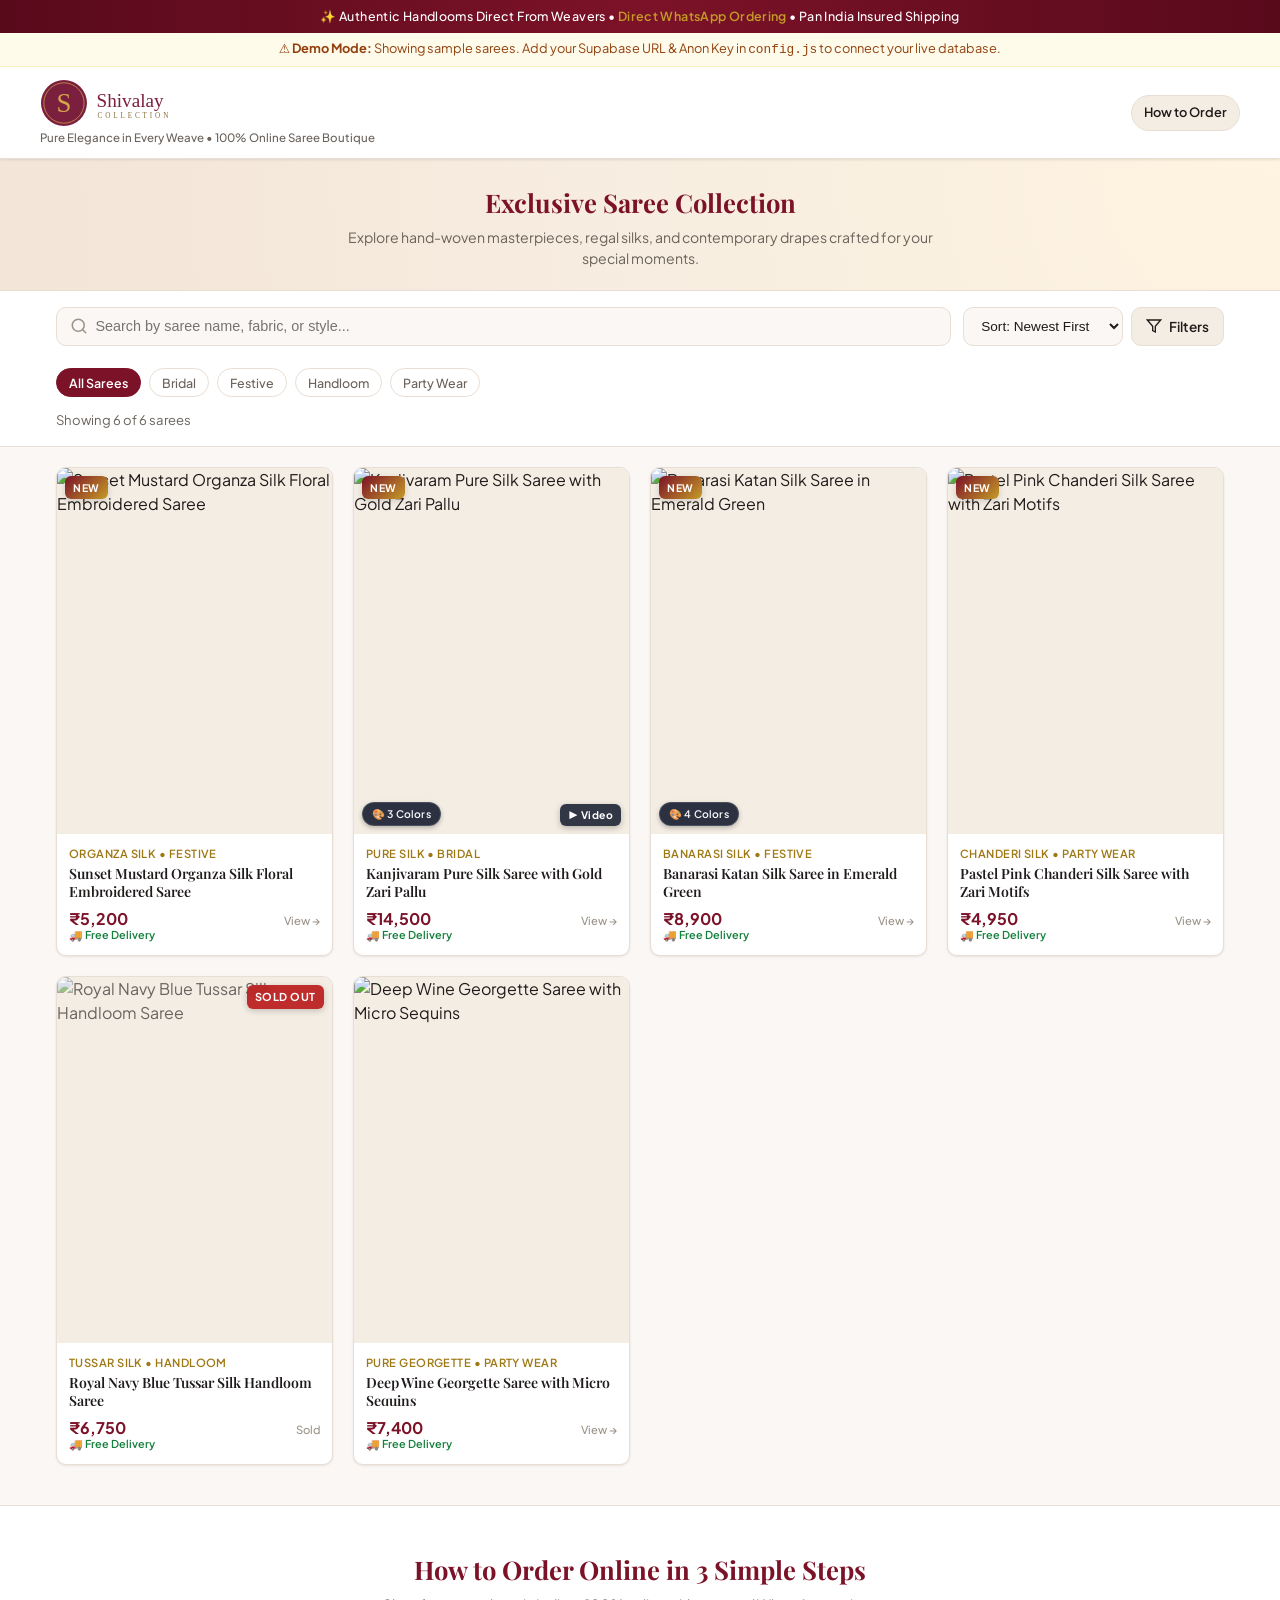
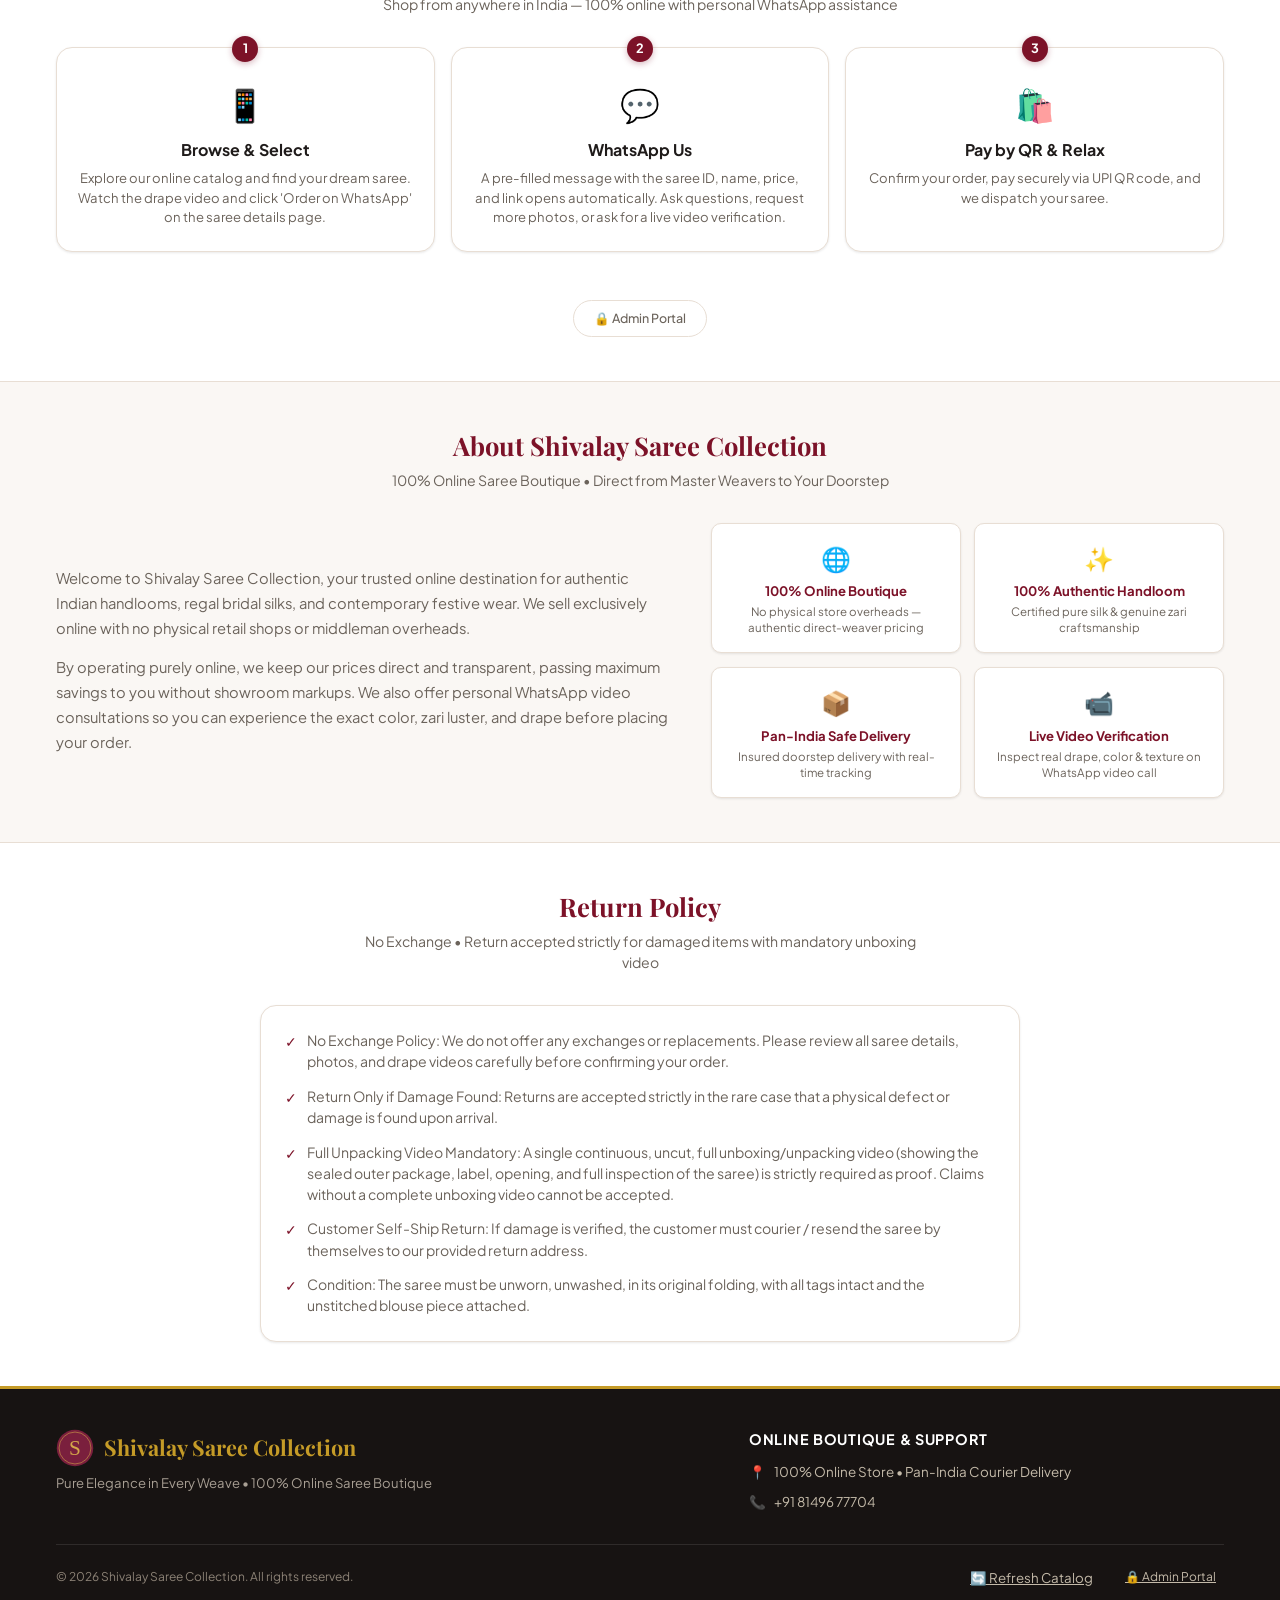
==== index.html @ 8ddc8be4 "Added the logo and icon" ====
<!DOCTYPE html>
<html lang="en">

<head>
  <meta charset="UTF-8">
  <meta name="viewport" content="width=device-width, initial-scale=1.0">

  <!-- Primary Meta Tags -->
  <title id="meta-title">Shivalay Saree Collection | Handloom, Silk & Bridal Sarees</title>
  <meta name="title" id="meta-tag-title" content="Shivalay Saree Collection | Handloom, Silk & Bridal Sarees">
  <meta name="description" id="meta-description"
    content="Discover handpicked Kanjivaram, Banarasi, Chanderi, and pure silk sarees directly from master weavers. Fast order confirmation via WhatsApp.">
  <meta name="keywords"
    content="sarees, silk sarees, banarasi saree, kanjivaram silk, wedding sarees, handloom sarees, shivalay saree collection, online saree catalog">
  <meta name="theme-color" content="#7c1228">
  <link rel="canonical" href="https://shivalaycollection.online/">

  <!-- Open Graph / Facebook -->
  <meta property="og:type" content="website">
  <meta property="og:url" id="og-url" content="https://shivalaycollection.online/">
  <meta property="og:title" id="og-title" content="Shivalay Saree Collection | Handloom, Silk &amp; Bridal Sarees">
  <meta property="og:description" id="og-description"
    content="Pure Elegance in Every Weave. Explore our exclusive bridal, festive, and handloom saree collection with direct WhatsApp ordering.">
  <meta property="og:image" id="og-image" content="https://shivalaycollection.online/shivalay-monogram-logo.svg">

  <!-- Twitter -->
  <meta property="twitter:card" content="summary_large_image">
  <meta property="twitter:url" id="tw-url" content="https://shivalaycollection.online/">
  <meta property="twitter:title" id="tw-title" content="Shivalay Saree Collection | Handloom, Silk &amp; Bridal Sarees">
  <meta property="twitter:description" id="tw-description"
    content="Pure Elegance in Every Weave. Explore our exclusive bridal, festive, and handloom saree collection with direct WhatsApp ordering.">
  <meta property="twitter:image" id="tw-image" content="https://shivalaycollection.online/shivalay-monogram-logo.svg">

  <!-- Favicon & App Icons -->
  <link rel="icon" type="image/svg+xml" href="shivalay-monogram-icon.svg">
  <link rel="apple-touch-icon" href="shivalay-monogram-icon.svg">

  <!-- Google Fonts Preconnect & Stylesheet -->
  <link rel="preconnect" href="https://fonts.googleapis.com">
  <link rel="preconnect" href="https://fonts.gstatic.com" crossorigin>
  <link
    href="https://fonts.googleapis.com/css2?family=Playfair+Display:ital,wght@0,600;0,700;1,600&family=Plus+Jakarta+Sans:wght@400;500;600;700&display=swap"
    rel="stylesheet">

  <!-- App Stylesheet -->
  <link rel="stylesheet" href="styles.css">

  <!-- Supabase JS Client (Pinned Version from CDN) -->
  <script src="https://cdn.jsdelivr.net/npm/@supabase/supabase-js@2.48.1/dist/umd/supabase.min.js"></script>
</head>

<body>

  <!-- Top Announcement Bar -->
  <div class="announcement-bar" role="banner">
    <span>✨ Authentic Handlooms Direct From Weavers • <span class="highlight">Direct WhatsApp Ordering</span> • Pan
      India Insured Shipping</span>
  </div>

  <!-- Demo Mode Banner (Visible only when Supabase keys are not yet configured) -->
  <div id="demo-mode-banner" class="demo-banner">
    ⚠️ <strong>Demo Mode:</strong> Showing sample sarees. Add your Supabase URL & Anon Key in <code>config.js</code> to
    connect your live database.
  </div>

  <!-- Header -->
  <header class="site-header">
    <div class="container header-inner">
      <a href="#/" class="brand-link" id="brand-link" aria-label="Shivalay Saree Collection - Go to Home Catalog">
        <div class="brand-header-logo-wrap">
          <img src="shivalay-monogram-logo.svg" alt="Shivalay Saree Collection" id="header-logo-img" class="brand-header-logo" width="190" height="50">
          <h1 class="brand-title sr-only" id="header-shop-name">Shivalay Saree Collection</h1>
        </div>
        <p class="brand-tagline" id="header-shop-tagline">Pure Elegance in Every Weave • 100% Online Saree Boutique</p>
      </a>

      <div class="header-actions">
        <a href="#how-to-order" class="btn-secondary"
          style="font-size: 0.8rem; padding: 0.35rem 0.75rem; border-radius: 9999px; min-height: 36px;">
          How to Order
        </a>
      </div>
    </div>
  </header>

  <!-- =========================================================================
       VIEW 1: CATALOG VIEW
       ========================================================================= -->
  <main id="catalog-view" class="catalog-view">

    <!-- Hero Banner -->
    <section class="catalog-hero">
      <div class="container">
        <h2 class="catalog-hero-title" id="catalog-hero-title">Exclusive Saree Collection</h2>
        <p class="catalog-hero-desc" id="catalog-hero-desc">Explore hand-woven masterpieces, regal silks, and
          contemporary drapes crafted for your special moments.</p>
      </div>
    </section>

    <!-- Filters & Search Bar Section -->
    <section class="filter-section">
      <div class="container">

        <!-- Search and Sort Row -->
        <div class="search-sort-row">
          <div class="search-input-wrap">
            <svg class="search-icon" width="18" height="18" viewBox="0 0 24 24" fill="none" stroke="currentColor"
              stroke-width="2" stroke-linecap="round" stroke-linejoin="round">
              <circle cx="11" cy="11" r="8"></circle>
              <line x1="21" y1="21" x2="16.65" y2="16.65"></line>
            </svg>
            <input type="text" id="search-input" class="search-input"
              placeholder="Search by saree name, fabric, or style..." aria-label="Search sarees">
            <button id="search-clear-btn" class="search-clear-btn" aria-label="Clear search">×</button>
          </div>

          <div class="sort-and-toggle-mobile">
            <select id="sort-select" class="sort-select" aria-label="Sort sarees">
              <option value="newest">Sort: Newest First</option>
              <option value="price-asc">Price: Low to High</option>
              <option value="price-desc">Price: High to Low</option>
            </select>

            <button id="btn-toggle-filters" class="btn-filter-toggle" aria-expanded="false"
              aria-controls="filters-drawer">
              <svg width="16" height="16" viewBox="0 0 24 24" fill="none" stroke="currentColor" stroke-width="2">
                <polygon points="22 3 2 3 10 12.46 10 19 14 21 14 12.46 22 3"></polygon>
              </svg>
              <span>Filters</span>
              <span id="active-filter-badge" class="filter-badge" style="display: none;">0</span>
            </button>
          </div>
        </div>

        <!-- Horizontal Quick Filter Pills (Mobile friendly) -->
        <div id="quick-category-pills" class="quick-pills-bar" role="tablist" aria-label="Quick category filters">
          <!-- Populated dynamically: All, Bridal, Festive, Party Wear, etc. -->
        </div>

        <!-- Expandable Drawer for Detailed Filters -->
        <div id="filters-drawer" class="filters-drawer">
          <div class="filters-grid">

            <!-- Category Filter -->
            <div class="filter-group">
              <label for="filter-category" class="filter-label">Category</label>
              <select id="filter-category" class="filter-select">
                <option value="all">All Categories</option>
              </select>
            </div>

            <!-- Fabric Filter -->
            <div class="filter-group">
              <label for="filter-fabric" class="filter-label">Fabric</label>
              <select id="filter-fabric" class="filter-select">
                <option value="all">All Fabrics</option>
              </select>
            </div>

            <!-- Color Filter -->
            <div class="filter-group">
              <label for="filter-color" class="filter-label">Color</label>
              <select id="filter-color" class="filter-select">
                <option value="all">All Colors</option>
              </select>
            </div>

            <!-- Price Range Filter -->
            <div class="filter-group price-slider-group">
              <div class="price-slider-header">
                <span class="filter-label">Max Price</span>
                <span id="price-slider-value" style="font-weight: 700; color: var(--color-primary);">₹0</span>
              </div>
              <input type="range" id="filter-price-range" class="price-range-input" min="0" max="50000" step="10"
                value="50000" aria-label="Filter by maximum price">
            </div>
          </div>

          <!-- Bottom Row: Hide Sold & Reset -->
          <div class="filter-bottom-actions">
            <label class="toggle-sold-wrap">
              <input type="checkbox" id="filter-hide-sold">
              <span class="toggle-sold-label">Hide Sold Out Sarees</span>
            </label>

            <button id="btn-clear-filters" class="btn-clear-filters">Reset All Filters</button>
          </div>
        </div>

        <!-- Filter Count Indicator -->
        <div style="margin-top: 0.6rem; display: flex; justify-content: space-between; align-items: center;">
          <span id="results-count" class="filter-results-count">Loading sarees...</span>
          <span id="active-filter-summary"
            style="font-size: 0.75rem; color: var(--color-accent-gold-dark); font-weight: 600;"></span>
        </div>

      </div>
    </section>

    <!-- Saree Cards Grid Container -->
    <section class="catalog-content">
      <div class="container">

        <!-- Saree Cards Grid (Populated by app.js) -->
        <div id="saree-grid" class="saree-grid" aria-live="polite">
          <!-- Loading skeletons rendered here on initial load -->
        </div>

        <!-- Empty State (Shown when filters return 0 results) -->
        <div id="empty-state" class="state-box" style="display: none;">
          <div class="state-icon">🔍</div>
          <h3 class="state-title">No Sarees Found</h3>
          <p class="state-desc">We couldn't find any sarees matching your selected filters or search terms. Try clearing
            your filters.</p>
          <div class="state-actions">
            <button id="btn-empty-reset" class="btn-primary">Clear All Filters</button>
          </div>
        </div>

        <!-- Error State (Shown if Supabase fetch fails) -->
        <div id="error-state" class="state-box" style="display: none;">
          <div class="state-icon">⚠️</div>
          <h3 class="state-title">Unable to Load Catalog</h3>
          <p id="error-message" class="state-desc">Could not connect to the database. Please check your internet
            connection or verify your Supabase settings.</p>
          <div class="state-actions">
            <button id="btn-retry" class="btn-primary">Retry</button>
            <button id="btn-load-fallback" class="btn-secondary">Load Sample Catalog</button>
          </div>
        </div>

      </div>
    </section>

  </main>


  <!-- =========================================================================
       VIEW 2: SAREE DETAIL VIEW
       ========================================================================= -->
  <main id="detail-view" class="detail-view">
    <div class="container">

      <!-- Back Navigation Bar -->
      <div class="back-btn-row">
        <a href="#/" id="btn-back-to-catalog" class="btn-back">
          <svg width="18" height="18" viewBox="0 0 24 24" fill="none" stroke="currentColor" stroke-width="2.5">
            <line x1="19" y1="12" x2="5" y2="12"></line>
            <polyline points="12 19 5 12 12 5"></polyline>
          </svg>
          <span>Back to Catalog</span>
        </a>
      </div>

      <!-- Saree Detail Container (Populated by app.js) -->
      <div id="saree-detail-content">
        <!-- Rendered dynamically -->
      </div>

      <!-- Similar Sarees ("You May Also Like") -->
      <section class="similar-section" id="similar-section" style="display: none;">
        <div class="section-heading-row">
          <h3 class="section-heading-title">You May Also Like</h3>
          <p class="section-heading-sub">Handpicked sarees with matching fabric and aesthetics</p>
        </div>
        <div id="similar-sarees-grid" class="saree-grid">
          <!-- Populated by app.js -->
        </div>
      </section>

    </div>
  </main>


  <!-- =========================================================================
       COMMON SECTIONS: HOW TO ORDER, ABOUT US, RETURN POLICY
       ========================================================================= -->

  <!-- How Ordering Works Section -->
  <section id="how-to-order" class="info-section">
    <div class="container">
      <h2 class="section-title" id="how-it-works-title">How to Order in 3 Simple Steps</h2>
      <p class="section-subtitle" id="how-it-works-subtitle">Convenient 100% online shopping with personal WhatsApp
        support</p>

      <div id="how-it-works-grid" class="steps-grid">
        <!-- Injected from config.js -->
      </div>
    </div>
  </section>

  <!-- About Us Section -->
  <section id="about-us" class="info-section alt-bg">
    <div class="container">
      <h2 class="section-title" id="about-title">About Our Collection</h2>
      <p class="section-subtitle" id="about-subtitle">100% Online Saree Boutique • Direct from artisan clusters across
        India</p>

      <div class="about-grid">
        <div class="about-text" id="about-paragraphs">
          <!-- Injected from config.js -->
        </div>
        <div class="about-highlights" id="about-highlights-grid">
          <!-- Injected from config.js -->
        </div>
      </div>
    </div>
  </section>

  <!-- Return Policy Section -->
  <section id="return-policy" class="info-section">
    <div class="container">
      <h2 class="section-title" id="return-title">Return Policy</h2>
      <p class="section-subtitle" id="return-subtitle">No exchange • Return accepted strictly if damage is found</p>

      <div class="policy-card">
        <ul class="policy-list" id="policy-list">
          <!-- Injected from config.js -->
        </ul>
      </div>
    </div>
  </section>

  <!-- Footer -->
  <footer class="site-footer">
    <div class="container">
      <div class="footer-grid">
        <div>
          <div class="footer-brand-header">
            <img src="shivalay-monogram-icon.svg" alt="Shivalay Saree Collection Icon" id="footer-logo-icon" class="footer-brand-icon" width="38" height="38">
            <h3 class="footer-brand-title" id="footer-shop-name">Shivalay Saree Collection</h3>
          </div>
          <p class="footer-brand-tagline" id="footer-shop-tagline">Pure Elegance in Every Weave • 100% Online Saree
            Boutique</p>
        </div>

        <div>
          <h4 class="footer-heading">Online Boutique & Support</h4>
          <ul class="footer-contact-list">
            <li class="footer-contact-item">
              <span>📍</span>
              <span id="footer-address">100% Online Store </span>
            </li>
            <li class="footer-contact-item">
              <span>📞</span>
              <span id="footer-phone">+91 98765 43210</span>
            </li>
          </ul>
        </div>
      </div>

      <div class="footer-bottom">
        <p id="footer-copyright">© 2026 Shivalay Saree Collection. All rights reserved.</p>
        <div style="display: flex; gap: 1rem; align-items: center;">
          <button id="btn-force-refresh" class="footer-admin-link" title="Clear cached data and reload live database">
            🔄 Refresh Catalog
          </button>
          <a href="admin.html" class="footer-admin-link" title="Store Admin Login">
            🔒 Admin Portal
          </a>
        </div>
      </div>
    </div>
  </footer>

  <!-- =========================================================================
       ORDER DELIVERY ADDRESS MODAL
       ========================================================================= -->
  <div id="order-address-modal" class="order-address-modal" role="dialog" aria-modal="true"
    aria-labelledby="address-modal-title" style="display: none;">
    <div class="address-modal-backdrop" id="address-modal-backdrop"></div>
    <div class="address-modal-sheet">
      <div class="address-modal-header">
        <div class="address-modal-title-wrap">
          <span class="address-modal-icon">📦</span>
          <div>
            <h3 id="address-modal-title" class="address-modal-title">Delivery Address</h3>
            <p class="address-modal-subtitle">Enter your shipping details before placing the order on WhatsApp</p>
          </div>
        </div>
        <button type="button" id="btn-close-address-modal" class="address-modal-close-btn"
          aria-label="Close address modal">&times;</button>
      </div>

      <!-- Saree Order Preview Card inside modal -->
      <div class="address-order-summary" id="address-order-summary">
        <!-- Injected dynamically in app.js -->
      </div>

      <form id="order-address-form" class="address-modal-form" novalidate>
        <div class="form-row-2col">
          <div class="form-group">
            <label for="addr-name" class="form-label">Full Name <span class="required-star">*</span></label>
            <input type="text" id="addr-name" class="form-input" placeholder="e.g. Pooja Sharma" required
              autocomplete="name">
            <span class="field-error-msg" id="err-addr-name"></span>
          </div>

          <div class="form-group">
            <label for="addr-phone" class="form-label">WhatsApp / Contact Number <span
                class="required-star">*</span></label>
            <input type="tel" id="addr-phone" class="form-input" placeholder="10-digit mobile number" maxlength="10"
              required autocomplete="tel">
            <span class="field-error-msg" id="err-addr-phone"></span>
          </div>
        </div>

        <div class="form-group">
          <label for="addr-line" class="form-label">Full Address (House / Flat / Street / Landmark) <span
              class="required-star">*</span></label>
          <textarea id="addr-line" class="form-textarea" rows="2"
            placeholder="e.g. Flat 402, Sunshine Heights, MG Road, near Apollo Pharmacy" required
            autocomplete="street-address"></textarea>
          <span class="field-error-msg" id="err-addr-line"></span>
        </div>

        <div class="form-row-3col">
          <div class="form-group">
            <label for="addr-pincode" class="form-label">PIN Code <span class="required-star">*</span></label>
            <input type="text" id="addr-pincode" class="form-input" placeholder="6-digit PIN" maxlength="6"
              inputmode="numeric" required autocomplete="postal-code">
            <span class="field-error-msg" id="err-addr-pincode"></span>
            <span class="pincode-lookup-hint" id="pincode-lookup-hint"></span>
          </div>

          <div class="form-group">
            <label for="addr-city" class="form-label">City / District <span class="required-star">*</span></label>
            <input type="text" id="addr-city" class="form-input" placeholder="e.g. Pune" required
              autocomplete="address-level2">
            <span class="field-error-msg" id="err-addr-city"></span>
          </div>

          <div class="form-group">
            <label for="addr-state" class="form-label">State <span class="required-star">*</span></label>
            <input type="text" id="addr-state" class="form-input" placeholder="e.g. Maharashtra" required
              autocomplete="address-level1">
            <span class="field-error-msg" id="err-addr-state"></span>
          </div>
        </div>

        <div class="address-modal-footer">
          <div class="address-security-note">
            <span>🛡️ Pan-India Insured Delivery • Order confirmed directly with store owner</span>
          </div>
          <div class="address-modal-actions">
            <button type="button" id="btn-cancel-address" class="btn-secondary-outline">Cancel</button>
            <button type="submit" id="btn-submit-order-whatsapp" class="btn-whatsapp-confirm">
              <svg width="20" height="20" viewBox="0 0 24 24" fill="currentColor">
                <path
                  d="M.057 24l1.687-6.163c-1.041-1.804-1.588-3.849-1.587-5.946.003-6.556 5.338-11.891 11.893-11.891 3.181.001 6.167 1.24 8.413 3.488 2.245 2.248 3.481 5.236 3.48 8.414-.003 6.557-5.338 11.892-11.893 11.892-1.99-.001-3.951-.5-5.688-1.448l-6.305 1.654zm6.597-3.807c1.676.995 3.276 1.591 5.392 1.592 5.448 0 9.886-4.434 9.889-9.885.002-5.462-4.415-9.89-9.881-9.892-5.452 0-9.887 4.434-9.889 9.884-.001 2.225.651 3.891 1.746 5.634l-.999 3.648 3.742-.981z" />
              </svg>
              <span>Continue to WhatsApp &rarr;</span>
            </button>
          </div>
        </div>
      </form>
    </div>
  </div>

  <!-- =========================================================================
       LIGHTBOX MODAL (Tap to zoom images)
       ========================================================================= -->
  <div id="lightbox-modal" class="lightbox-modal" role="dialog" aria-modal="true" aria-label="Image Zoom Preview">
    <button id="lightbox-close" class="lightbox-close-btn" aria-label="Close image zoom">&times;</button>
    <div class="lightbox-content-wrap">
      <img id="lightbox-img" class="lightbox-img" src="" alt="Enlarged saree view">
    </div>
  </div>

  <!-- =========================================================================
       TOAST NOTIFICATION (Copy link feedback)
       ========================================================================= -->
  <div id="toast-notice" class="toast-notice" role="status" aria-live="polite">
    <span>✓</span>
    <span id="toast-message">Link copied to clipboard!</span>
  </div>

  <!-- Scripts -->
  <script src="config.js"></script>
  <script src="parser.js"></script>
  <script src="app.js" defer></script>
</body>

</html>
---- styles.css ----
/* ==============================================================================
   SHIVALAY SAREE COLLECTION - UNIFIED STYLESHEET
   Catalog & Admin Panel • Mobile-First • Accessible & High Performance
   ============================================================================== */

/* --- CSS Variables & Theme --- */
:root {
  /* Brand Palette */
  --color-primary: #7c1228;        /* Royal Maroon / Sindoor Crimson */
  --color-primary-dark: #580a1b;   /* Deep Wine */
  --color-primary-light: #9a1b35;  /* Soft Crimson */
  --color-accent-gold: #c59b27;    /* Traditional Zari Gold */
  --color-accent-gold-light: #fef9ed;
  --color-accent-gold-dark: #9e7814;
  
  /* WhatsApp Green */
  --color-whatsapp: #25d366;
  --color-whatsapp-dark: #128c7e;
  
  /* Status Colors */
  --color-sold: #b91c1c;
  --color-sold-bg: #fef2f2;
  --color-new: #047857;
  --color-new-bg: #ecfdf5;

  /* Neutrals & Surfaces */
  --color-bg: #faf7f4;            /* Warm Raw Silk / Cream Background */
  --color-surface: #ffffff;       /* Pure Card White */
  --color-surface-soft: #f4ede4;  /* Muted Warm Cream */
  --color-border: #e8ded4;        /* Soft Border */
  --color-border-dark: #cbbba8;
  
  /* Typography Colors */
  --color-text-main: #1f1b1a;     /* Deep Espresso Charcoal */
  --color-text-muted: #6b635b;    /* Warm Muted Grey */
  --color-text-light: #9c9389;

  /* Admin Accents */
  --color-admin-dark: #1e1b2e;
  --color-admin-primary: #5b21b6;
  --color-admin-primary-hover: #4c1d95;
  --color-admin-surface: #ffffff;

  /* Typography Fonts */
  --font-serif: 'Playfair Display', 'Cinzel', Georgia, 'Times New Roman', serif;
  --font-sans: 'Plus Jakarta Sans', system-ui, -apple-system, BlinkMacSystemFont, 'Segoe UI', Roboto, sans-serif;

  /* Elevation Shadows */
  --shadow-sm: 0 1px 3px rgba(31, 27, 26, 0.06), 0 1px 2px rgba(31, 27, 26, 0.04);
  --shadow-md: 0 4px 14px rgba(31, 27, 26, 0.08), 0 2px 6px rgba(31, 27, 26, 0.04);
  --shadow-lg: 0 10px 28px rgba(31, 27, 26, 0.12), 0 4px 10px rgba(31, 27, 26, 0.06);
  --shadow-floating: 0 8px 24px rgba(37, 211, 102, 0.35);

  /* Layout & Spacing */
  --radius-sm: 6px;
  --radius-md: 10px;
  --radius-lg: 16px;
  --radius-full: 9999px;
  --max-width: 1200px;
}

/* --- Base & Reset --- */
*, *::before, *::after {
  box-sizing: border-box;
  margin: 0;
  padding: 0;
}

html {
  font-size: 16px;
  scroll-behavior: smooth;
  -webkit-text-size-adjust: 100%;
}

body {
  font-family: var(--font-sans);
  background-color: var(--color-bg);
  color: var(--color-text-main);
  line-height: 1.5;
  min-height: 100vh;
  display: flex;
  flex-direction: column;
  -webkit-font-smoothing: antialiased;
  -moz-osx-font-smoothing: grayscale;
}

img {
  max-width: 100%;
  height: auto;
  display: block;
}

a {
  color: inherit;
  text-decoration: none;
}

button {
  font-family: inherit;
  cursor: pointer;
  border: none;
  background: none;
  outline: none;
  transition: all 0.2s ease;
}

button:focus-visible,
input:focus-visible,
select:focus-visible,
textarea:focus-visible,
a:focus-visible {
  outline: 2px solid var(--color-primary);
  outline-offset: 2px;
}

.container {
  width: 100%;
  max-width: var(--max-width);
  margin-left: auto;
  margin-right: auto;
  padding-left: 1rem;
  padding-right: 1rem;
}

/* --- Announcement Bar --- */
.announcement-bar {
  background: linear-gradient(90deg, var(--color-primary-dark), var(--color-primary), var(--color-primary-dark));
  color: #fff;
  font-size: 0.78rem;
  font-weight: 500;
  letter-spacing: 0.03em;
  text-align: center;
  padding: 0.45rem 1rem;
  display: flex;
  align-items: center;
  justify-content: center;
  gap: 0.5rem;
}

.announcement-bar .highlight {
  color: var(--color-accent-gold);
  font-weight: 600;
}

/* Demo Mode Banner */
.demo-banner {
  background-color: #fffbeb;
  border-bottom: 1px solid #fef3c7;
  color: #92400e;
  font-size: 0.8rem;
  padding: 0.4rem 1rem;
  text-align: center;
  display: none;
}
.demo-banner.visible {
  display: block;
}

/* --- Header & Navigation --- */
.site-header {
  background-color: var(--color-surface);
  border-bottom: 1px solid var(--color-border);
  position: sticky;
  top: 0;
  z-index: 100;
  box-shadow: var(--shadow-sm);
}

.header-inner {
  display: flex;
  align-items: center;
  justify-content: space-between;
  padding: 0.75rem 0;
  gap: 0.75rem;
}

.brand-link {
  display: flex;
  flex-direction: column;
  text-decoration: none;
}

.brand-header-logo-wrap {
  display: flex;
  align-items: center;
}

.brand-header-logo {
  height: 48px;
  width: auto;
  max-width: 220px;
  object-fit: contain;
  display: block;
  transition: transform var(--transition-fast);
}

.brand-link:hover .brand-header-logo {
  transform: scale(1.02);
}

.brand-title {
  font-family: var(--font-serif);
  font-size: 1.35rem;
  font-weight: 700;
  color: var(--color-primary);
  line-height: 1.15;
  letter-spacing: 0.02em;
}

.brand-tagline {
  font-size: 0.72rem;
  color: var(--color-text-muted);
  font-weight: 500;
  margin-top: 2px;
  display: -webkit-box;
  -webkit-line-clamp: 1;
  -webkit-box-orient: vertical;
  overflow: hidden;
}

@media (max-width: 480px) {
  .brand-header-logo {
    height: 40px;
    max-width: 175px;
  }
}

/* Screen reader accessibility utility */
.sr-only {
  position: absolute;
  width: 1px;
  height: 1px;
  padding: 0;
  margin: -1px;
  overflow: hidden;
  clip: rect(0, 0, 0, 0);
  white-space: nowrap;
  border: 0;
}

.header-actions {
  display: flex;
  align-items: center;
  gap: 0.5rem;
}

.btn-header-wa {
  display: inline-flex;
  align-items: center;
  gap: 0.35rem;
  background-color: var(--color-accent-gold-light);
  color: var(--color-accent-gold-dark);
  border: 1px solid var(--color-accent-gold);
  font-size: 0.8rem;
  font-weight: 600;
  padding: 0.4rem 0.75rem;
  border-radius: var(--radius-full);
}

.btn-header-wa:hover {
  background-color: var(--color-accent-gold);
  color: #fff;
}

/* --- Catalog Hero --- */
.catalog-hero {
  background: radial-gradient(circle at top right, #fff4e0 0%, #f7ede0 50%, #f3e5d8 100%);
  border-bottom: 1px solid var(--color-border);
  padding: 1.5rem 0 1.25rem 0;
  text-align: center;
}

.catalog-hero-title {
  font-family: var(--font-serif);
  font-size: 1.6rem;
  color: var(--color-primary);
  font-weight: 700;
  margin-bottom: 0.35rem;
}

.catalog-hero-desc {
  font-size: 0.88rem;
  color: var(--color-text-muted);
  max-width: 600px;
  margin: 0 auto;
}

/* --- Filter & Search Section --- */
.filter-section {
  padding: 1rem 0;
  border-bottom: 1px solid var(--color-border);
  background-color: var(--color-surface);
}

.search-sort-row {
  display: flex;
  flex-direction: column;
  gap: 0.75rem;
  margin-bottom: 0.75rem;
}

@media (min-width: 640px) {
  .search-sort-row {
    flex-direction: row;
    align-items: center;
  }
}

.search-input-wrap {
  position: relative;
  flex: 1;
}

.search-icon {
  position: absolute;
  left: 0.85rem;
  top: 50%;
  transform: translateY(-50%);
  color: var(--color-text-light);
  pointer-events: none;
}

.search-input {
  width: 100%;
  padding: 0.65rem 0.85rem 0.65rem 2.4rem;
  border: 1px solid var(--color-border);
  border-radius: var(--radius-md);
  font-size: 0.9rem;
  background-color: var(--color-bg);
  color: var(--color-text-main);
}

.search-input:focus {
  border-color: var(--color-primary);
  background-color: #fff;
}

.search-clear-btn {
  position: absolute;
  right: 0.75rem;
  top: 50%;
  transform: translateY(-50%);
  color: var(--color-text-light);
  font-size: 1.1rem;
  display: none;
}

.search-clear-btn.visible {
  display: block;
}

.sort-and-toggle-mobile {
  display: flex;
  align-items: center;
  gap: 0.5rem;
}

.sort-select {
  flex: 1;
  padding: 0.65rem 0.85rem;
  border: 1px solid var(--color-border);
  border-radius: var(--radius-md);
  font-size: 0.85rem;
  background-color: var(--color-bg);
  color: var(--color-text-main);
  cursor: pointer;
}

.btn-filter-toggle {
  display: inline-flex;
  align-items: center;
  gap: 0.4rem;
  padding: 0.65rem 0.9rem;
  background-color: var(--color-surface-soft);
  border: 1px solid var(--color-border);
  border-radius: var(--radius-md);
  font-size: 0.85rem;
  font-weight: 600;
  color: var(--color-text-main);
}

.filter-badge {
  background-color: var(--color-primary);
  color: #fff;
  border-radius: var(--radius-full);
  font-size: 0.7rem;
  padding: 0.1rem 0.4rem;
}

/* Quick Filter Pills (Mobile friendly) */
.quick-pills-bar {
  display: flex;
  align-items: center;
  gap: 0.5rem;
  overflow-x: auto;
  padding: 0.6rem 0 0.2rem 0;
  -webkit-overflow-scrolling: touch;
  scrollbar-width: none;
}

.quick-pills-bar::-webkit-scrollbar {
  display: none;
}

.pill-item {
  white-space: nowrap;
  font-size: 0.78rem;
  font-weight: 500;
  padding: 0.35rem 0.75rem;
  border-radius: var(--radius-full);
  background-color: var(--color-surface);
  border: 1px solid var(--color-border);
  color: var(--color-text-muted);
  cursor: pointer;
}

.pill-item.active {
  background-color: var(--color-primary);
  border-color: var(--color-primary);
  color: #fff;
  font-weight: 600;
}

/* Expandable Filter Drawer */
.filters-drawer {
  display: none;
  padding-top: 0.75rem;
  border-top: 1px dashed var(--color-border);
  margin-top: 0.75rem;
}

.filters-drawer.open {
  display: block;
}

.filters-grid {
  display: grid;
  grid-template-columns: 1fr;
  gap: 0.85rem;
}

@media (min-width: 640px) {
  .filters-grid {
    grid-template-columns: repeat(2, 1fr);
  }
}

@media (min-width: 1024px) {
  .filters-grid {
    grid-template-columns: repeat(4, 1fr);
  }
}

.filter-group {
  display: flex;
  flex-direction: column;
  gap: 0.3rem;
}

.filter-label {
  font-size: 0.75rem;
  font-weight: 600;
  color: var(--color-text-muted);
  text-transform: uppercase;
  letter-spacing: 0.05em;
}

.filter-select {
  width: 100%;
  padding: 0.55rem 0.75rem;
  border: 1px solid var(--color-border);
  border-radius: var(--radius-sm);
  background-color: var(--color-bg);
  font-size: 0.85rem;
  color: var(--color-text-main);
}

.price-slider-group {
  display: flex;
  flex-direction: column;
  gap: 0.35rem;
}

.price-slider-header {
  display: flex;
  justify-content: space-between;
  align-items: center;
  font-size: 0.75rem;
  color: var(--color-text-muted);
}

.price-range-input {
  width: 100%;
  accent-color: var(--color-primary);
  cursor: pointer;
}

.toggle-sold-wrap {
  display: flex;
  align-items: center;
  gap: 0.5rem;
  padding-top: 0.5rem;
  cursor: pointer;
  user-select: none;
}

.toggle-sold-wrap input[type="checkbox"] {
  width: 18px;
  height: 18px;
  accent-color: var(--color-primary);
  cursor: pointer;
}

.toggle-sold-label {
  font-size: 0.85rem;
  color: var(--color-text-main);
}

.filter-bottom-actions {
  display: flex;
  align-items: center;
  justify-content: space-between;
  margin-top: 0.85rem;
  padding-top: 0.65rem;
  border-top: 1px solid var(--color-border);
}

.filter-results-count {
  font-size: 0.82rem;
  color: var(--color-text-muted);
}

.btn-clear-filters {
  font-size: 0.82rem;
  color: var(--color-primary);
  font-weight: 600;
  text-decoration: underline;
  padding: 0.2rem 0.4rem;
}

/* --- Saree Cards Grid (2 cols mobile, 3-4 desktop) --- */
.catalog-content {
  padding: 1.25rem 0 2.5rem 0;
  flex: 1;
}

.saree-grid {
  display: grid;
  grid-template-columns: repeat(2, 1fr);
  gap: 0.75rem;
}

@media (min-width: 640px) {
  .saree-grid {
    grid-template-columns: repeat(3, 1fr);
    gap: 1.1rem;
  }
}

@media (min-width: 1024px) {
  .saree-grid {
    grid-template-columns: repeat(4, 1fr);
    gap: 1.25rem;
  }
}

/* Saree Card */
.saree-card {
  background-color: var(--color-surface);
  border-radius: var(--radius-md);
  overflow: hidden;
  border: 1px solid var(--color-border);
  box-shadow: var(--shadow-sm);
  display: flex;
  flex-direction: column;
  transition: transform 0.25s ease, box-shadow 0.25s ease;
  position: relative;
}

.saree-card:hover {
  transform: translateY(-3px);
  box-shadow: var(--shadow-md);
  border-color: var(--color-border-dark);
}

.saree-card-link {
  display: flex;
  flex-direction: column;
  height: 100%;
}

.card-img-wrap {
  position: relative;
  width: 100%;
  aspect-ratio: 3 / 4;
  background-color: var(--color-surface-soft);
  overflow: hidden;
}

.card-img {
  width: 100%;
  height: 100%;
  object-fit: cover;
  object-position: center top;
  transition: transform 0.4s ease;
}

.saree-card:hover .card-img {
  transform: scale(1.03);
}

.saree-card.is-sold .card-img {
  opacity: 0.65;
  filter: grayscale(25%);
}

.badge-sold-out {
  position: absolute;
  top: 0.5rem;
  right: 0.5rem;
  background-color: rgba(185, 28, 28, 0.92);
  color: #fff;
  font-size: 0.68rem;
  font-weight: 700;
  letter-spacing: 0.05em;
  text-transform: uppercase;
  padding: 0.25rem 0.5rem;
  border-radius: var(--radius-sm);
  backdrop-filter: blur(2px);
  z-index: 2;
  box-shadow: 0 2px 6px rgba(0, 0, 0, 0.2);
}

.badge-video {
  position: absolute;
  bottom: 0.5rem;
  right: 0.5rem;
  background-color: rgba(15, 23, 42, 0.85);
  color: #ffffff;
  font-size: 0.65rem;
  font-weight: 700;
  letter-spacing: 0.04em;
  padding: 0.2rem 0.5rem;
  border-radius: var(--radius-sm);
  display: inline-flex;
  align-items: center;
  gap: 0.3rem;
  backdrop-filter: blur(4px);
  z-index: 2;
  box-shadow: 0 2px 6px rgba(0, 0, 0, 0.25);
}

.badge-new {
  position: absolute;
  top: 0.5rem;
  left: 0.5rem;
  background: linear-gradient(135deg, var(--color-primary), var(--color-accent-gold));
  color: #fff;
  font-size: 0.65rem;
  font-weight: 700;
  letter-spacing: 0.05em;
  text-transform: uppercase;
  padding: 0.25rem 0.5rem;
  border-radius: var(--radius-sm);
  z-index: 2;
  box-shadow: 0 2px 6px rgba(0, 0, 0, 0.15);
}

.card-body {
  padding: 0.65rem 0.75rem 0.85rem 0.75rem;
  display: flex;
  flex-direction: column;
  flex: 1;
}

.card-meta {
  font-size: 0.7rem;
  color: var(--color-accent-gold-dark);
  font-weight: 600;
  text-transform: uppercase;
  letter-spacing: 0.04em;
  margin-bottom: 0.2rem;
  display: -webkit-box;
  -webkit-line-clamp: 1;
  -webkit-box-orient: vertical;
  overflow: hidden;
}

.card-title {
  font-family: var(--font-serif);
  font-size: 0.88rem;
  font-weight: 600;
  color: var(--color-text-main);
  line-height: 1.3;
  margin-bottom: 0.4rem;
  display: -webkit-box;
  -webkit-line-clamp: 2;
  -webkit-box-orient: vertical;
  overflow: hidden;
  height: 2.3em;
}

.card-price-row {
  display: flex;
  align-items: baseline;
  justify-content: space-between;
  margin-top: auto;
  padding-top: 0.4rem;
}

.card-price-stack {
  display: flex;
  flex-direction: column;
  gap: 0.18rem;
}

.card-price {
  font-size: 1rem;
  font-weight: 700;
  color: var(--color-primary);
  line-height: 1.1;
}

.card-shipping-tag {
  font-size: 0.68rem;
  font-weight: 600;
  line-height: 1;
}

.card-shipping-tag.is-free {
  color: #15803d;
}

.card-shipping-tag.is-paid {
  color: #64748b;
}

.card-cta-hint {
  font-size: 0.7rem;
  color: var(--color-text-light);
  font-weight: 500;
}

/* --- Loading Skeleton Shimmer --- */
.skeleton-card {
  background-color: var(--color-surface);
  border-radius: var(--radius-md);
  overflow: hidden;
  border: 1px solid var(--color-border);
}

.skeleton-img {
  width: 100%;
  aspect-ratio: 3 / 4;
  background: linear-gradient(90deg, #ede7df 25%, #f6f1eb 50%, #ede7df 75%);
  background-size: 200% 100%;
  animation: shimmer 1.5s infinite;
}

.skeleton-body {
  padding: 0.75rem;
  display: flex;
  flex-direction: column;
  gap: 0.5rem;
}

.skeleton-line {
  height: 12px;
  background: linear-gradient(90deg, #ede7df 25%, #f6f1eb 50%, #ede7df 75%);
  background-size: 200% 100%;
  border-radius: 4px;
  animation: shimmer 1.5s infinite;
}

.skeleton-line.w-half { width: 50%; }
.skeleton-line.w-three-fourth { width: 75%; }
.skeleton-line.w-full { width: 100%; }

@keyframes shimmer {
  0% { background-position: -200% 0; }
  100% { background-position: 200% 0; }
}

/* --- State Boxes (Empty / Error) --- */
.state-box {
  background-color: var(--color-surface);
  border: 1px solid var(--color-border);
  border-radius: var(--radius-lg);
  padding: 2.5rem 1.5rem;
  text-align: center;
  max-width: 480px;
  margin: 2rem auto;
  box-shadow: var(--shadow-sm);
}

.state-icon {
  font-size: 2.5rem;
  margin-bottom: 0.75rem;
}

.state-title {
  font-family: var(--font-serif);
  font-size: 1.25rem;
  color: var(--color-primary);
  margin-bottom: 0.5rem;
}

.state-desc {
  font-size: 0.88rem;
  color: var(--color-text-muted);
  margin-bottom: 1.25rem;
  line-height: 1.5;
}

.state-actions {
  display: flex;
  gap: 0.6rem;
  justify-content: center;
  flex-wrap: wrap;
}

.btn-primary {
  display: inline-flex;
  align-items: center;
  justify-content: center;
  gap: 0.4rem;
  background-color: var(--color-primary);
  color: #fff;
  padding: 0.65rem 1.25rem;
  border-radius: var(--radius-md);
  font-size: 0.88rem;
  font-weight: 600;
  min-height: 44px; /* Touch target */
}

.btn-primary:hover {
  background-color: var(--color-primary-dark);
}

.btn-secondary {
  display: inline-flex;
  align-items: center;
  justify-content: center;
  gap: 0.4rem;
  background-color: var(--color-surface-soft);
  color: var(--color-text-main);
  border: 1px solid var(--color-border);
  padding: 0.65rem 1.25rem;
  border-radius: var(--radius-md);
  font-size: 0.88rem;
  font-weight: 600;
  min-height: 44px;
}

.btn-secondary:hover {
  background-color: #ede2d3;
}

/* --- Saree Detail Page --- */
.detail-view {
  display: none;
  padding: 1rem 0 3rem 0;
}

.detail-view.active {
  display: block;
}

.catalog-view.hidden {
  display: none;
}

.back-btn-row {
  margin-bottom: 1rem;
}

.btn-back {
  display: inline-flex;
  align-items: center;
  gap: 0.4rem;
  font-size: 0.88rem;
  font-weight: 600;
  color: var(--color-primary);
  background-color: var(--color-surface);
  border: 1px solid var(--color-border);
  padding: 0.45rem 0.9rem;
  border-radius: var(--radius-full);
  box-shadow: var(--shadow-sm);
  min-height: 40px;
}

.btn-back:hover {
  background-color: var(--color-surface-soft);
}

.detail-grid {
  display: grid;
  grid-template-columns: 1fr;
  gap: 1.5rem;
}

@media (min-width: 860px) {
  .detail-grid {
    grid-template-columns: 1.05fr 1fr;
    gap: 2.5rem;
    align-items: start;
  }
}

/* Gallery with CSS Scroll-Snap */
.gallery-wrapper {
  display: flex;
  flex-direction: column;
  gap: 0.75rem;
}

.gallery-snap-container {
  display: flex;
  overflow-x: auto;
  scroll-snap-type: x mandatory;
  -webkit-overflow-scrolling: touch;
  border-radius: var(--radius-md);
  border: 1px solid var(--color-border);
  background-color: var(--color-surface-soft);
  position: relative;
  scrollbar-width: none;
}

.gallery-snap-container::-webkit-scrollbar {
  display: none;
}

.gallery-slide {
  flex: 0 0 100%;
  width: 100%;
  scroll-snap-align: start;
  position: relative;
  aspect-ratio: 3 / 4;
  overflow: hidden;
  cursor: zoom-in;
}

.gallery-slide img {
  width: 100%;
  height: 100%;
  object-fit: cover;
  object-position: center top;
}

.gallery-zoom-hint {
  position: absolute;
  bottom: 0.75rem;
  right: 0.75rem;
  background-color: rgba(0, 0, 0, 0.65);
  color: #fff;
  font-size: 0.72rem;
  font-weight: 500;
  padding: 0.3rem 0.6rem;
  border-radius: var(--radius-full);
  display: inline-flex;
  align-items: center;
  gap: 0.35rem;
  backdrop-filter: blur(4px);
  pointer-events: none;
}

.gallery-thumbnails {
  display: flex;
  gap: 0.5rem;
  overflow-x: auto;
  padding-bottom: 0.25rem;
}

.thumb-item {
  flex: 0 0 64px;
  width: 64px;
  height: 80px;
  border-radius: var(--radius-sm);
  overflow: hidden;
  border: 2px solid var(--color-border);
  cursor: pointer;
  opacity: 0.65;
  transition: all 0.2s ease;
}

.thumb-item.active {
  opacity: 1;
  border-color: var(--color-primary);
  transform: scale(1.05);
}

.thumb-item img {
  width: 100%;
  height: 100%;
  object-fit: cover;
}

/* Detail Info Box */
.detail-info {
  background-color: var(--color-surface);
  border: 1px solid var(--color-border);
  border-radius: var(--radius-lg);
  padding: 1.5rem;
  box-shadow: var(--shadow-sm);
  display: flex;
  flex-direction: column;
  gap: 1.25rem;
}

.detail-header-badges {
  display: flex;
  align-items: center;
  gap: 0.5rem;
  flex-wrap: wrap;
}

.badge-status {
  font-size: 0.75rem;
  font-weight: 700;
  text-transform: uppercase;
  letter-spacing: 0.05em;
  padding: 0.25rem 0.6rem;
  border-radius: var(--radius-full);
}

.badge-status.available {
  background-color: var(--color-new-bg);
  color: var(--color-new);
}

.badge-status.sold {
  background-color: var(--color-sold-bg);
  color: var(--color-sold);
}

.badge-detail-id {
  font-size: 0.75rem;
  color: var(--color-text-muted);
  font-weight: 600;
  background-color: var(--color-bg);
  padding: 0.25rem 0.6rem;
  border-radius: var(--radius-full);
  border: 1px solid var(--color-border);
}

.detail-title {
  font-family: var(--font-serif);
  font-size: 1.45rem;
  color: var(--color-text-main);
  line-height: 1.25;
}

.detail-price-row {
  display: flex;
  align-items: baseline;
  justify-content: space-between;
  flex-wrap: wrap;
  gap: 0.75rem;
  padding-bottom: 0.75rem;
  border-bottom: 1px solid var(--color-border);
}

.detail-price-col {
  display: flex;
  align-items: baseline;
  gap: 0.75rem;
  flex-wrap: wrap;
}

.detail-price {
  font-size: 1.75rem;
  font-weight: 800;
  color: var(--color-primary);
  line-height: 1;
}

.detail-shipping-badge {
  font-size: 0.75rem;
  font-weight: 700;
  padding: 0.22rem 0.65rem;
  border-radius: var(--radius-full);
  display: inline-flex;
  align-items: center;
  gap: 0.25rem;
}

.detail-shipping-badge.is-free {
  background-color: #dcfce7;
  color: #15803d;
  border: 1px solid #bbf7d0;
}

.detail-shipping-badge.is-paid {
  background-color: #f1f5f9;
  color: #334155;
  border: 1px solid #cbd5e1;
}

.detail-price-meta {
  display: flex;
  flex-direction: column;
  align-items: flex-end;
  gap: 0.15rem;
}

@media (max-width: 640px) {
  .detail-price-meta {
    align-items: flex-start;
    width: 100%;
  }
}

.detail-total-note {
  font-size: 0.82rem;
  color: var(--color-primary);
  font-weight: 500;
}

.detail-total-note strong {
  font-weight: 700;
}

.detail-tax-note {
  font-size: 0.78rem;
  color: var(--color-text-muted);
}

.highlight-free-shipping {
  color: #15803d !important;
  font-weight: 700 !important;
}

.specs-grid {
  display: grid;
  grid-template-columns: repeat(2, 1fr);
  gap: 0.65rem 1rem;
  background-color: var(--color-bg);
  padding: 1rem;
  border-radius: var(--radius-md);
  border: 1px solid var(--color-border);
}

.spec-item {
  display: flex;
  flex-direction: column;
}

.spec-key {
  font-size: 0.72rem;
  text-transform: uppercase;
  letter-spacing: 0.04em;
  color: var(--color-text-light);
  font-weight: 600;
}

.spec-val {
  font-size: 0.88rem;
  font-weight: 600;
  color: var(--color-text-main);
  word-break: break-word;
}

.detail-desc-box {
  display: flex;
  flex-direction: column;
  gap: 0.4rem;
}

.detail-desc-label {
  font-size: 0.85rem;
  font-weight: 700;
  color: var(--color-text-main);
  text-transform: uppercase;
  letter-spacing: 0.04em;
}

.detail-desc-text {
  font-size: 0.9rem;
  color: var(--color-text-muted);
  line-height: 1.6;
}

/* Policy Notice Box in Saree Detail */
.detail-policy-notice {
  background-color: #fffaf0;
  border: 1px solid #fed7aa;
  border-left: 4px solid #ea580c;
  border-radius: var(--radius-sm, 6px);
  padding: 0.85rem 1rem;
  display: flex;
  flex-direction: column;
  gap: 0.35rem;
}

.detail-policy-notice-title {
  font-size: 0.8rem;
  font-weight: 700;
  color: #9a3412;
  text-transform: uppercase;
  letter-spacing: 0.04em;
  display: flex;
  align-items: center;
  gap: 0.35rem;
}

.detail-policy-notice-text {
  font-size: 0.82rem;
  color: #7c2d12;
  line-height: 1.55;
  margin: 0;
}

.detail-policy-notice-text strong {
  color: #431407;
  font-weight: 700;
}

/* Call to Action WhatsApp Order */
.cta-group {
  display: flex;
  flex-direction: column;
  gap: 0.75rem;
  padding-top: 0.5rem;
}

.btn-whatsapp-order {
  display: flex;
  align-items: center;
  justify-content: center;
  gap: 0.6rem;
  background-color: var(--color-whatsapp);
  color: #fff;
  font-size: 1.05rem;
  font-weight: 700;
  padding: 0.9rem 1.25rem;
  border-radius: var(--radius-md);
  box-shadow: 0 4px 14px rgba(37, 211, 102, 0.4);
  text-align: center;
  width: 100%;
  min-height: 52px;
}

.btn-whatsapp-order:hover {
  background-color: #1eb956;
  transform: translateY(-2px);
  box-shadow: 0 6px 18px rgba(37, 211, 102, 0.5);
}

.btn-whatsapp-order.disabled {
  background-color: #9ca3af;
  cursor: not-allowed;
  box-shadow: none;
  transform: none;
}

.ask-similar-link {
  display: block;
  text-align: center;
  font-size: 0.85rem;
  color: var(--color-whatsapp-dark);
  font-weight: 600;
  text-decoration: underline;
  padding: 0.25rem;
}

.btn-share {
  display: inline-flex;
  align-items: center;
  justify-content: center;
  gap: 0.45rem;
  background-color: var(--color-surface-soft);
  color: var(--color-text-main);
  border: 1px solid var(--color-border);
  font-size: 0.88rem;
  font-weight: 600;
  padding: 0.65rem 1rem;
  border-radius: var(--radius-md);
  width: 100%;
  min-height: 44px;
}

.btn-share:hover {
  background-color: #ede2d3;
}

/* Similar Sarees */
.similar-section {
  margin-top: 3rem;
  padding-top: 2rem;
  border-top: 1px solid var(--color-border);
}

.section-heading-row {
  margin-bottom: 1.25rem;
}

.section-heading-title {
  font-family: var(--font-serif);
  font-size: 1.35rem;
  color: var(--color-primary);
  font-weight: 700;
}

.section-heading-sub {
  font-size: 0.82rem;
  color: var(--color-text-muted);
}

/* --- Common Informational Sections --- */
.info-section {
  padding: 2.75rem 0;
  border-top: 1px solid var(--color-border);
  background-color: var(--color-surface);
}

.info-section.alt-bg {
  background-color: var(--color-bg);
}

.section-title {
  font-family: var(--font-serif);
  font-size: 1.6rem;
  color: var(--color-primary);
  text-align: center;
  font-weight: 700;
  margin-bottom: 0.35rem;
}

.section-subtitle {
  font-size: 0.88rem;
  color: var(--color-text-muted);
  text-align: center;
  max-width: 580px;
  margin: 0 auto 2rem auto;
}

.steps-grid {
  display: grid;
  grid-template-columns: 1fr;
  gap: 1rem;
}

@media (min-width: 640px) {
  .steps-grid {
    grid-template-columns: repeat(3, 1fr);
  }
}

.step-card {
  background-color: var(--color-surface);
  border: 1px solid var(--color-border);
  border-radius: var(--radius-lg);
  padding: 1.5rem 1.25rem;
  text-align: center;
  position: relative;
  box-shadow: var(--shadow-sm);
}

.step-number {
  position: absolute;
  top: -12px;
  left: 50%;
  transform: translateX(-50%);
  background-color: var(--color-primary);
  color: #fff;
  width: 26px;
  height: 26px;
  border-radius: 50%;
  font-size: 0.8rem;
  font-weight: 700;
  display: flex;
  align-items: center;
  justify-content: center;
  box-shadow: 0 2px 6px rgba(124, 18, 40, 0.3);
}

.step-icon {
  font-size: 2rem;
  margin-top: 0.5rem;
  margin-bottom: 0.6rem;
}

.step-title {
  font-size: 1rem;
  font-weight: 700;
  color: var(--color-text-main);
  margin-bottom: 0.4rem;
}

.step-desc {
  font-size: 0.82rem;
  color: var(--color-text-muted);
  line-height: 1.5;
}

.about-grid {
  display: grid;
  grid-template-columns: 1fr;
  gap: 1.5rem;
}

@media (min-width: 768px) {
  .about-grid {
    grid-template-columns: 1.2fr 1fr;
    gap: 2.5rem;
    align-items: center;
  }
}

.about-text {
  font-size: 0.92rem;
  color: var(--color-text-muted);
  line-height: 1.7;
  display: flex;
  flex-direction: column;
  gap: 0.85rem;
}

.about-highlights {
  display: grid;
  grid-template-columns: 1fr 1fr;
  gap: 0.85rem;
}

.highlight-box {
  background-color: var(--color-surface);
  border: 1px solid var(--color-border);
  border-radius: var(--radius-md);
  padding: 1rem;
  text-align: center;
  box-shadow: var(--shadow-sm);
}

.highlight-icon {
  font-size: 1.5rem;
  margin-bottom: 0.35rem;
}

.highlight-title {
  font-size: 0.82rem;
  font-weight: 700;
  color: var(--color-primary);
  margin-bottom: 0.2rem;
}

.highlight-desc {
  font-size: 0.72rem;
  color: var(--color-text-muted);
  line-height: 1.4;
}

.policy-card {
  background-color: var(--color-surface);
  border: 1px solid var(--color-border);
  border-radius: var(--radius-lg);
  padding: 1.5rem;
  max-width: 760px;
  margin: 0 auto;
  box-shadow: var(--shadow-sm);
}

.policy-list {
  list-style: none;
  display: flex;
  flex-direction: column;
  gap: 0.85rem;
}

.policy-list-item {
  display: flex;
  align-items: flex-start;
  gap: 0.65rem;
  font-size: 0.88rem;
  color: var(--color-text-muted);
  line-height: 1.5;
}

.policy-check-icon {
  color: var(--color-primary);
  font-weight: 700;
  flex-shrink: 0;
  margin-top: 1px;
}

/* --- Footer --- */
.site-footer {
  background-color: #171312;
  color: #dfd8cf;
  padding: 2.5rem 0 1.5rem 0;
  margin-top: auto;
  border-top: 3px solid var(--color-accent-gold);
}

.footer-grid {
  display: grid;
  grid-template-columns: 1fr;
  gap: 1.75rem;
  margin-bottom: 2rem;
}

@media (min-width: 640px) {
  .footer-grid {
    grid-template-columns: 1.4fr 1fr;
  }
}

.footer-brand-header {
  display: flex;
  align-items: center;
  gap: 0.65rem;
  margin-bottom: 0.4rem;
}

.footer-brand-icon {
  width: 38px;
  height: 38px;
  border-radius: 50%;
  flex-shrink: 0;
  display: block;
}

.footer-brand-title {
  font-family: var(--font-serif);
  font-size: 1.35rem;
  font-weight: 700;
  color: var(--color-accent-gold);
  margin-bottom: 0;
}

.footer-brand-tagline {
  font-size: 0.82rem;
  color: #a89f94;
  line-height: 1.5;
  margin-bottom: 1rem;
}

.footer-heading {
  font-size: 0.9rem;
  font-weight: 700;
  color: #ffffff;
  text-transform: uppercase;
  letter-spacing: 0.05em;
  margin-bottom: 0.75rem;
}

.footer-contact-list {
  list-style: none;
  display: flex;
  flex-direction: column;
  gap: 0.6rem;
  font-size: 0.84rem;
  color: #c4baa9;
}

.footer-contact-item {
  display: flex;
  align-items: flex-start;
  gap: 0.5rem;
}

.footer-bottom {
  border-top: 1px solid rgba(255, 255, 255, 0.1);
  padding-top: 1.25rem;
  display: flex;
  flex-direction: column;
  gap: 0.75rem;
  align-items: center;
  text-align: center;
  font-size: 0.75rem;
  color: #8c8276;
}

@media (min-width: 640px) {
  .footer-bottom {
    flex-direction: row;
    justify-content: space-between;
  }
}

.footer-admin-link {
  color: #c4baa9;
  text-decoration: underline;
  padding: 0.2rem 0.5rem;
  display: inline-flex;
  align-items: center;
  gap: 0.35rem;
}
.footer-admin-link:hover {
  color: #fff;
}

/* Floating WhatsApp */
.floating-wa-btn {
  position: fixed;
  bottom: 1.25rem;
  right: 1.25rem;
  background-color: var(--color-whatsapp);
  color: #ffffff;
  width: 56px;
  height: 56px;
  border-radius: 50%;
  display: flex;
  align-items: center;
  justify-content: center;
  box-shadow: var(--shadow-floating);
  z-index: 99;
}

.floating-wa-btn:hover {
  transform: scale(1.08);
  background-color: #1eb956;
}

.floating-wa-btn svg {
  width: 32px;
  height: 32px;
}

.floating-wa-tooltip {
  position: absolute;
  right: 68px;
  top: 50%;
  transform: translateY(-50%);
  background-color: #1f1b1a;
  color: #fff;
  font-size: 0.75rem;
  font-weight: 600;
  padding: 0.35rem 0.65rem;
  border-radius: var(--radius-sm);
  white-space: nowrap;
  pointer-events: none;
  opacity: 0;
  transition: opacity 0.2s ease;
}

.floating-wa-btn:hover .floating-wa-tooltip {
  opacity: 1;
}

/* Lightbox Modal */
.lightbox-modal {
  position: fixed;
  inset: 0;
  background-color: rgba(0, 0, 0, 0.94);
  z-index: 1000;
  display: none;
  align-items: center;
  justify-content: center;
  padding: 1rem;
}

.lightbox-modal.open {
  display: flex;
}

.lightbox-close-btn {
  position: absolute;
  top: 1rem;
  right: 1rem;
  background: rgba(255, 255, 255, 0.25);
  color: #fff;
  width: 44px;
  height: 44px;
  border-radius: 50%;
  display: flex;
  align-items: center;
  justify-content: center;
  font-size: 1.6rem;
  z-index: 1001;
}

.lightbox-content-wrap {
  max-width: 95vw;
  max-height: 90vh;
  position: relative;
  display: flex;
  align-items: center;
  justify-content: center;
}

.lightbox-img {
  max-width: 100%;
  max-height: 88vh;
  object-fit: contain;
  border-radius: var(--radius-sm);
  cursor: zoom-out;
}

/* Toast */
.toast-notice {
  position: fixed;
  bottom: 5.5rem;
  left: 50%;
  transform: translateX(-50%) translateY(20px);
  background-color: rgba(27, 23, 22, 0.95);
  color: #fff;
  font-size: 0.85rem;
  font-weight: 600;
  padding: 0.6rem 1.25rem;
  border-radius: var(--radius-full);
  box-shadow: var(--shadow-lg);
  z-index: 999;
  opacity: 0;
  pointer-events: none;
  transition: transform 0.25s ease, opacity 0.25s ease;
  display: flex;
  align-items: center;
  gap: 0.5rem;
}

.toast-notice.show {
  transform: translateX(-50%) translateY(0);
  opacity: 1;
}


/* ==============================================================================
   ADMIN PANEL STYLES (admin.html)
   ============================================================================== */

.admin-body {
  background-color: #f8fafc;
  color: #1e293b;
}

.admin-header {
  background-color: #ffffff;
  border-bottom: 1px solid #e2e8f0;
  position: sticky;
  top: 0;
  z-index: 50;
  box-shadow: var(--shadow-sm);
}

.admin-header-inner {
  display: flex;
  align-items: center;
  justify-content: space-between;
  padding: 0.75rem 0;
  gap: 1rem;
}

.admin-brand-wrap {
  display: flex;
  align-items: center;
  gap: 0.6rem;
}

.admin-brand-link {
  display: inline-flex;
  align-items: center;
  gap: 0.5rem;
  text-decoration: none;
}

.admin-brand-icon {
  width: 32px;
  height: 32px;
  border-radius: 50%;
  flex-shrink: 0;
  display: block;
}

.admin-badge {
  background-color: #f1f5f9;
  color: var(--color-primary);
  border: 1px solid #e2e8f0;
  font-size: 0.72rem;
  font-weight: 700;
  padding: 0.15rem 0.5rem;
  border-radius: var(--radius-sm);
  text-transform: uppercase;
  letter-spacing: 0.05em;
}

.admin-user-pill {
  font-size: 0.78rem;
  color: #64748b;
  display: none;
}
@media (min-width: 640px) {
  .admin-user-pill { display: inline-block; }
}

.admin-nav-actions {
  display: flex;
  align-items: center;
  gap: 0.5rem;
}

/* Auth / Login Card */
.auth-wrapper {
  min-height: 80vh;
  display: flex;
  align-items: center;
  justify-content: center;
  padding: 1.5rem 1rem;
}

.auth-card {
  width: 100%;
  max-width: 420px;
  background-color: #ffffff;
  border: 1px solid #e2e8f0;
  border-radius: var(--radius-lg);
  padding: 2rem 1.5rem;
  box-shadow: var(--shadow-md);
  text-align: center;
}

.auth-logo-icon {
  margin-bottom: 0.75rem;
}

.auth-brand-icon {
  width: 68px;
  height: 68px;
  border-radius: 50%;
  display: block;
  margin: 0 auto;
  box-shadow: 0 4px 14px rgba(122, 31, 61, 0.25);
}

.auth-title {
  font-family: var(--font-serif);
  font-size: 1.5rem;
  color: var(--color-primary);
  margin-bottom: 0.35rem;
}

.auth-sub {
  font-size: 0.85rem;
  color: #64748b;
  margin-bottom: 1.5rem;
}

.form-group {
  display: flex;
  flex-direction: column;
  gap: 0.4rem;
  text-align: left;
  margin-bottom: 1rem;
}

.form-label {
  font-size: 0.82rem;
  font-weight: 600;
  color: #334155;
}

.form-input,
.form-textarea,
.form-select {
  width: 100%;
  padding: 0.7rem 0.85rem;
  border: 1px solid #cbd5e1;
  border-radius: var(--radius-md);
  font-size: 0.92rem;
  font-family: inherit;
  color: #0f172a;
  background-color: #ffffff;
  min-height: 44px;
}

.form-input:focus,
.form-textarea:focus,
.form-select:focus {
  border-color: var(--color-primary);
  box-shadow: 0 0 0 3px rgba(124, 18, 40, 0.1);
}

.form-textarea {
  min-height: 90px;
  resize: vertical;
}

.alert-box {
  padding: 0.75rem 1rem;
  border-radius: var(--radius-md);
  font-size: 0.85rem;
  margin-bottom: 1rem;
  display: none;
  text-align: left;
}
.alert-box.visible { display: block; }
.alert-error {
  background-color: #fef2f2;
  border: 1px solid #fecaca;
  color: #991b1b;
}
.alert-success {
  background-color: #f0fdf4;
  border: 1px solid #bbf7d0;
  color: #166534;
}

/* Admin Dashboard Sections */
.admin-main {
  padding: 1.5rem 0 3rem 0;
  display: none;
}
.admin-main.active {
  display: block;
}

.admin-tabs {
  display: flex;
  gap: 0.5rem;
  border-bottom: 1px solid #e2e8f0;
  margin-bottom: 1.5rem;
  overflow-x: auto;
}

.admin-tab-btn {
  padding: 0.75rem 1.25rem;
  font-size: 0.92rem;
  font-weight: 600;
  color: #64748b;
  border-bottom: 2px solid transparent;
  white-space: nowrap;
  min-height: 44px;
}

.admin-tab-btn.active {
  color: var(--color-primary);
  border-bottom-color: var(--color-primary);
}

/* Saree Add/Edit Form Card */
.admin-card {
  background-color: #ffffff;
  border: 1px solid #e2e8f0;
  border-radius: var(--radius-lg);
  padding: 1.5rem;
  box-shadow: var(--shadow-sm);
  margin-bottom: 1.5rem;
}

.admin-card-header {
  display: flex;
  align-items: center;
  justify-content: space-between;
  padding-bottom: 1rem;
  border-bottom: 1px solid #e2e8f0;
  margin-bottom: 1.25rem;
}

.admin-card-title {
  font-family: var(--font-serif);
  font-size: 1.35rem;
  color: var(--color-primary);
}

.form-grid-2 {
  display: grid;
  grid-template-columns: 1fr;
  gap: 1rem;
}
@media (min-width: 640px) {
  .form-grid-2 {
    grid-template-columns: 1fr 1fr;
  }
}

.form-grid-3 {
  display: grid;
  grid-template-columns: 1fr;
  gap: 1rem;
}
@media (min-width: 768px) {
  .form-grid-3 {
    grid-template-columns: repeat(3, 1fr);
  }
}

/* Image Upload Area */
.photo-picker-box {
  border: 2px dashed #cbd5e1;
  background-color: #f8fafc;
  border-radius: var(--radius-md);
  padding: 1.25rem;
  text-align: center;
  margin-bottom: 1rem;
  transition: border-color 0.2s ease;
}

.photo-picker-box:hover {
  border-color: var(--color-primary);
}

.photo-picker-buttons {
  display: flex;
  gap: 0.75rem;
  justify-content: center;
  flex-wrap: wrap;
  margin-top: 0.5rem;
}

.photo-picker-hint {
  font-size: 0.78rem;
  color: #64748b;
  margin-top: 0.5rem;
}

/* Preview Image Strip in Admin */
.photo-preview-grid {
  display: grid;
  grid-template-columns: repeat(2, 1fr);
  gap: 0.75rem;
  margin-bottom: 1.25rem;
}

@media (min-width: 480px) {
  .photo-preview-grid {
    grid-template-columns: repeat(3, 1fr);
  }
}

@media (min-width: 768px) {
  .photo-preview-grid {
    grid-template-columns: repeat(5, 1fr);
  }
}

.photo-preview-card {
  position: relative;
  aspect-ratio: 3 / 4;
  border-radius: var(--radius-md);
  overflow: hidden;
  border: 2px solid #e2e8f0;
  background-color: #f1f5f9;
}

.photo-preview-card.is-cover {
  border-color: var(--color-primary);
  box-shadow: 0 0 0 2px rgba(124, 18, 40, 0.2);
}

.photo-preview-img {
  width: 100%;
  height: 100%;
  object-fit: cover;
}

.cover-badge {
  position: absolute;
  top: 0.35rem;
  left: 0.35rem;
  background-color: var(--color-primary);
  color: #fff;
  font-size: 0.65rem;
  font-weight: 700;
  padding: 0.15rem 0.4rem;
  border-radius: var(--radius-sm);
  z-index: 2;
}

.photo-actions-overlay {
  position: absolute;
  bottom: 0;
  left: 0;
  right: 0;
  background: rgba(15, 23, 42, 0.85);
  display: flex;
  align-items: center;
  justify-content: space-around;
  padding: 0.35rem;
  z-index: 2;
}

.btn-photo-action {
  color: #fff;
  font-size: 0.85rem;
  width: 28px;
  height: 28px;
  border-radius: 4px;
  display: flex;
  align-items: center;
  justify-content: center;
  background: rgba(255, 255, 255, 0.15);
}
.btn-photo-action:hover {
  background: rgba(255, 255, 255, 0.3);
}
.btn-photo-delete {
  color: #fca5a5;
}
.btn-photo-delete:hover {
  background: #dc2626;
  color: #fff;
}

/* Upload Progress Indicator */
.upload-progress-wrap {
  display: none;
  background-color: #f1f5f9;
  border-radius: var(--radius-md);
  padding: 0.85rem 1rem;
  margin-bottom: 1rem;
}
.upload-progress-wrap.visible {
  display: block;
}

.progress-text {
  font-size: 0.84rem;
  font-weight: 600;
  color: #334155;
  margin-bottom: 0.4rem;
  display: flex;
  justify-content: space-between;
}

.progress-bar-bg {
  width: 100%;
  height: 8px;
  background-color: #cbd5e1;
  border-radius: var(--radius-full);
  overflow: hidden;
}

.progress-bar-fill {
  width: 0%;
  height: 100%;
  background-color: var(--color-primary);
  transition: width 0.2s ease;
}

/* Saree Admin Table / Card List */
.admin-filter-bar {
  display: flex;
  flex-direction: column;
  gap: 0.75rem;
  margin-bottom: 1rem;
}
@media (min-width: 640px) {
  .admin-filter-bar {
    flex-direction: row;
    align-items: center;
  }
}

.admin-list-container {
  display: flex;
  flex-direction: column;
  gap: 0.75rem;
}

.admin-saree-row {
  background-color: #ffffff;
  border: 1px solid #e2e8f0;
  border-radius: var(--radius-md);
  padding: 0.85rem;
  display: flex;
  flex-direction: column;
  gap: 0.75rem;
  transition: border-color 0.2s ease;
}
@media (min-width: 768px) {
  .admin-saree-row {
    flex-direction: row;
    align-items: center;
    justify-content: space-between;
  }
}

.admin-saree-row:hover {
  border-color: #cbd5e1;
}

.admin-saree-info {
  display: flex;
  align-items: center;
  gap: 0.85rem;
}

.admin-saree-thumb {
  width: 60px;
  height: 80px;
  border-radius: var(--radius-sm);
  object-fit: cover;
  background-color: #f1f5f9;
  flex-shrink: 0;
}

.admin-saree-details {
  display: flex;
  flex-direction: column;
  gap: 0.2rem;
}

.admin-saree-title {
  font-weight: 700;
  font-size: 0.95rem;
  color: #0f172a;
}

.admin-saree-sub {
  font-size: 0.8rem;
  color: #64748b;
}

.admin-saree-price {
  font-weight: 700;
  color: var(--color-primary);
  font-size: 0.95rem;
}

.admin-actions-group {
  display: flex;
  align-items: center;
  gap: 0.4rem;
  flex-wrap: wrap;
}

.btn-admin-action {
  padding: 0.45rem 0.75rem;
  font-size: 0.8rem;
  font-weight: 600;
  border-radius: var(--radius-sm);
  border: 1px solid #cbd5e1;
  background-color: #f8fafc;
  color: #334155;
  display: inline-flex;
  align-items: center;
  gap: 0.3rem;
  min-height: 38px;
}
.btn-admin-action:hover {
  background-color: #e2e8f0;
}

.btn-admin-action.btn-sold-toggle {
  background-color: #fef2f2;
  color: #991b1b;
  border-color: #fecaca;
}
.btn-admin-action.btn-sold-toggle.is-available {
  background-color: #f0fdf4;
  color: #166534;
  border-color: #bbf7d0;
}

.btn-admin-action.btn-delete {
  color: #b91c1c;
  border-color: #fecaca;
}
.btn-admin-action.btn-delete:hover {
  background-color: #ef4444;
  color: #fff;
}

/* ==============================================================================
   VIDEO SUPPORT STYLES
   ============================================================================== */

/* Video Slide & Player in Catalog Detail Gallery */
.gallery-slide.is-video {
  background-color: #000;
  display: flex;
  align-items: center;
  justify-content: center;
}

.gallery-video-player {
  width: 100%;
  height: 100%;
  object-fit: cover;
  background-color: #000;
}

.gallery-video-iframe {
  width: 100%;
  height: 100%;
  border: none;
}

.video-play-overlay {
  position: absolute;
  inset: 0;
  display: flex;
  flex-direction: column;
  align-items: center;
  justify-content: center;
  background: rgba(0, 0, 0, 0.4);
  cursor: pointer;
  z-index: 3;
  transition: background-color 0.2s ease;
}

.video-play-overlay:hover {
  background: rgba(0, 0, 0, 0.25);
}

.btn-big-play {
  width: 64px;
  height: 64px;
  border-radius: 50%;
  background-color: rgba(255, 255, 255, 0.95);
  color: var(--color-primary);
  display: flex;
  align-items: center;
  justify-content: center;
  box-shadow: 0 4px 20px rgba(0, 0, 0, 0.5);
  transition: transform 0.2s ease, background-color 0.2s ease;
}

.video-play-overlay:hover .btn-big-play {
  transform: scale(1.1);
  background-color: #ffffff;
}

.video-play-caption {
  color: #ffffff;
  font-size: 0.82rem;
  font-weight: 600;
  margin-top: 0.5rem;
  text-shadow: 0 1px 4px rgba(0, 0, 0, 0.8);
}

.thumb-item.is-video {
  position: relative;
}

.thumb-item.is-video::after {
  content: '▶';
  position: absolute;
  top: 50%;
  left: 50%;
  transform: translate(-50%, -50%);
  background-color: rgba(0, 0, 0, 0.75);
  color: #fff;
  font-size: 0.7rem;
  width: 24px;
  height: 24px;
  border-radius: 50%;
  display: flex;
  align-items: center;
  justify-content: center;
  line-height: 1;
}

/* Admin Video Section Styles */
.video-picker-box {
  background-color: #f8fafc;
  border: 1px solid #e2e8f0;
  border-radius: var(--radius-md);
  padding: 1.25rem;
  margin-bottom: 1rem;
}

.video-mode-switch {
  display: flex;
  gap: 0.5rem;
  margin-bottom: 1rem;
}

.btn-video-mode {
  padding: 0.45rem 0.85rem;
  font-size: 0.82rem;
  font-weight: 600;
  border-radius: var(--radius-sm);
  border: 1px solid #cbd5e1;
  background-color: #fff;
  color: #475569;
}

.btn-video-mode.active {
  background-color: var(--color-primary);
  color: #fff;
  border-color: var(--color-primary);
}

.video-preview-card {
  position: relative;
  background-color: #0f172a;
  border-radius: var(--radius-md);
  overflow: hidden;
  max-width: 320px;
  aspect-ratio: 16 / 9;
  display: flex;
  align-items: center;
  justify-content: center;
  margin-top: 0.75rem;
}

.video-preview-media {
  width: 100%;
  height: 100%;
  object-fit: cover;
}

.btn-remove-video {
  display: inline-flex;
  align-items: center;
  gap: 0.35rem;
  font-size: 0.8rem;
  font-weight: 600;
  color: #dc2626;
  background-color: #fef2f2;
  border: 1px solid #fecaca;
  padding: 0.35rem 0.75rem;
  border-radius: var(--radius-sm);
  margin-top: 0.5rem;
}
.btn-remove-video:hover {
  background-color: #dc2626;
  color: #fff;
}

/* ==============================================================================
   ORPHAN FILES CLEANUP STYLES
   ============================================================================== */

.orphan-summary-grid {
  display: grid;
  grid-template-columns: repeat(2, 1fr);
  gap: 0.75rem;
  margin-bottom: 1.25rem;
}
@media (min-width: 640px) {
  .orphan-summary-grid {
    grid-template-columns: repeat(4, 1fr);
  }
}

.orphan-stat-card {
  background-color: #f8fafc;
  border: 1px solid #e2e8f0;
  border-radius: var(--radius-md);
  padding: 0.85rem;
  text-align: center;
}

.orphan-stat-val {
  font-size: 1.25rem;
  font-weight: 800;
  color: var(--color-primary);
  line-height: 1.2;
}

.orphan-stat-val.highlight-danger {
  color: #dc2626;
}
.orphan-stat-val.highlight-success {
  color: #16a34a;
}

.orphan-stat-label {
  font-size: 0.72rem;
  font-weight: 600;
  text-transform: uppercase;
  letter-spacing: 0.05em;
  color: #64748b;
  margin-top: 0.25rem;
}

.orphan-toolbar {
  display: flex;
  align-items: center;
  justify-content: space-between;
  padding: 0.75rem 1rem;
  background-color: #f1f5f9;
  border-radius: var(--radius-md);
  margin-bottom: 1rem;
  flex-wrap: wrap;
  gap: 0.5rem;
}

.orphan-file-row {
  background-color: #ffffff;
  border: 1px solid #e2e8f0;
  border-radius: var(--radius-md);
  padding: 0.75rem;
  display: flex;
  align-items: center;
  justify-content: space-between;
  gap: 0.75rem;
  margin-bottom: 0.65rem;
  transition: border-color 0.2s ease;
}

.orphan-file-row:hover {
  border-color: #cbd5e1;
}

.orphan-file-left {
  display: flex;
  align-items: center;
  gap: 0.75rem;
  flex: 1;
  min-width: 0;
}

.orphan-file-thumb {
  width: 52px;
  height: 64px;
  border-radius: var(--radius-sm);
  object-fit: cover;
  background-color: #f1f5f9;
  flex-shrink: 0;
}

.orphan-video-icon {
  width: 52px;
  height: 64px;
  border-radius: var(--radius-sm);
  background-color: #1e293b;
  color: #fff;
  display: flex;
  flex-direction: column;
  align-items: center;
  justify-content: center;
  font-size: 1.1rem;
  flex-shrink: 0;
}

.orphan-file-info {
  display: flex;
  flex-direction: column;
  gap: 0.2rem;
  min-width: 0;
}

.orphan-file-name {
  font-size: 0.86rem;
  font-weight: 700;
  color: #0f172a;
  word-break: break-all;
}

.orphan-file-meta {
  font-size: 0.75rem;
  color: #64748b;
  display: flex;
  align-items: center;
  gap: 0.5rem;
  flex-wrap: wrap;
}

.orphan-bucket-badge {
  background-color: #e2e8f0;
  color: #334155;
  font-size: 0.68rem;
  font-weight: 600;
  padding: 0.1rem 0.4rem;
  border-radius: 4px;
}

/* ==============================================================================
   CUSTOMER REVIEWS & DRAPES SECTION (SAREE DETAIL)
   ============================================================================== */
.detail-reviews-wrapper {
  margin-top: 3rem;
  border-top: 1px solid var(--color-border);
  padding-top: 2.5rem;
}

.detail-reviews-section {
  display: flex;
  flex-direction: column;
  gap: 1.75rem;
}

.reviews-section-header {
  display: flex;
  justify-content: space-between;
  align-items: center;
  flex-wrap: wrap;
  gap: 1.25rem;
  padding-bottom: 1.25rem;
  border-bottom: 1px solid var(--color-border);
}

.reviews-header-info {
  display: flex;
  flex-direction: column;
  gap: 0.25rem;
}

.reviews-section-title {
  font-family: var(--font-serif);
  font-size: 1.5rem;
  font-weight: 700;
  color: var(--color-primary);
  letter-spacing: -0.01em;
  margin: 0;
}

.reviews-section-subtitle {
  font-size: 0.88rem;
  color: var(--color-text-muted);
  margin: 0;
}

.reviews-guarantee-badge {
  background: var(--color-accent-gold-light);
  color: var(--color-accent-gold-dark);
  font-size: 0.8rem;
  font-weight: 600;
  padding: 0.35rem 0.85rem;
  border-radius: var(--radius-full, 9999px);
  border: 1px solid rgba(197, 155, 39, 0.25);
}

.reviews-summary-card {
  display: flex;
  align-items: center;
  gap: 1.25rem;
  background: #ffffff;
  padding: 0.75rem 1.25rem;
  border-radius: var(--radius-md, 8px);
  border: 1px solid var(--color-border);
  box-shadow: 0 2px 8px rgba(0, 0, 0, 0.03);
}

.reviews-score-col {
  display: flex;
  flex-direction: column;
  align-items: center;
  gap: 0.1rem;
}

.reviews-avg-number {
  font-size: 1.6rem;
  font-weight: 800;
  color: var(--color-primary);
  line-height: 1;
}

.reviews-avg-stars {
  color: #f59e0b;
  font-size: 0.95rem;
  letter-spacing: 1px;
}

.reviews-count-meta {
  display: flex;
  flex-direction: column;
  gap: 0.25rem;
  font-size: 0.84rem;
  color: var(--color-text-main);
}

.reviews-verified-pill {
  font-size: 0.72rem;
  font-weight: 600;
  color: #15803d;
  background: #dcfce7;
  padding: 0.15rem 0.5rem;
  border-radius: 4px;
  width: fit-content;
}

.reviews-cards-list {
  display: flex;
  flex-direction: column;
  gap: 1.25rem;
}

.customer-review-card {
  background: #ffffff;
  border: 1px solid var(--color-border);
  border-radius: var(--radius-md, 8px);
  padding: 1.35rem;
  box-shadow: 0 2px 6px rgba(0, 0, 0, 0.02);
  display: flex;
  flex-direction: column;
  gap: 1rem;
  transition: transform 0.2s ease, box-shadow 0.2s ease;
}

.customer-review-card:hover {
  box-shadow: 0 4px 12px rgba(0, 0, 0, 0.05);
}

.review-card-header {
  display: flex;
  justify-content: space-between;
  align-items: flex-start;
  gap: 1rem;
  flex-wrap: wrap;
}

.reviewer-profile {
  display: flex;
  align-items: center;
  gap: 0.75rem;
}

.reviewer-avatar {
  width: 42px;
  height: 42px;
  border-radius: 50%;
  background: linear-gradient(135deg, var(--color-primary) 0%, var(--color-primary-dark) 100%);
  color: #ffffff;
  font-size: 1.1rem;
  font-weight: 700;
  display: flex;
  align-items: center;
  justify-content: center;
  flex-shrink: 0;
  box-shadow: 0 2px 6px rgba(124, 18, 40, 0.25);
}

.reviewer-name {
  font-size: 0.98rem;
  font-weight: 700;
  color: var(--color-text-main);
  margin: 0;
}

.reviewer-badges {
  display: flex;
  align-items: center;
  gap: 0.5rem;
  margin-top: 0.15rem;
}

.review-verified-badge {
  font-size: 0.72rem;
  font-weight: 600;
  color: #15803d;
  background: #dcfce7;
  padding: 1px 6px;
  border-radius: 4px;
}

.review-date {
  font-size: 0.74rem;
  color: var(--color-text-light);
}

.review-rating-stars {
  color: #f59e0b;
  font-size: 1.05rem;
  letter-spacing: 2px;
}

.review-comment-body {
  background: var(--color-bg);
  border-left: 3px solid var(--color-accent-gold);
  padding: 0.85rem 1rem;
  border-radius: 0 6px 6px 0;
}

.review-comment-text {
  font-size: 0.92rem;
  color: var(--color-text-main);
  line-height: 1.55;
  margin: 0;
  font-style: italic;
}

.review-media-block {
  display: flex;
  flex-direction: column;
  gap: 0.5rem;
}

.review-media-label {
  font-size: 0.8rem;
  font-weight: 600;
  color: var(--color-text-muted);
  text-transform: uppercase;
  letter-spacing: 0.03em;
}

.review-photos-grid {
  display: flex;
  gap: 0.75rem;
  flex-wrap: wrap;
}

.review-photo-btn {
  position: relative;
  width: 90px;
  height: 115px;
  border-radius: 6px;
  overflow: hidden;
  border: 1px solid var(--color-border);
  padding: 0;
  cursor: pointer;
  background: #000;
  box-shadow: 0 2px 5px rgba(0, 0, 0, 0.08);
  transition: transform 0.2s ease, box-shadow 0.2s ease;
}

.review-photo-btn:hover {
  transform: translateY(-2px);
  box-shadow: 0 4px 10px rgba(0, 0, 0, 0.15);
}

.review-photo-btn img {
  width: 100%;
  height: 100%;
  object-fit: cover;
  transition: transform 0.25s ease;
}

.review-photo-btn:hover img {
  transform: scale(1.05);
}

.review-photo-zoom-icon {
  position: absolute;
  bottom: 4px;
  right: 4px;
  background: rgba(0, 0, 0, 0.6);
  color: #ffffff;
  font-size: 0.68rem;
  padding: 2px 5px;
  border-radius: 3px;
  pointer-events: none;
}

.review-video-embed {
  max-width: 480px;
  border-radius: 8px;
  overflow: hidden;
  border: 1px solid var(--color-border);
  background: #000;
}

.review-video-embed.yt-aspect {
  position: relative;
  width: 100%;
  padding-bottom: 56.25%;
  height: 0;
}

.review-video-embed.yt-aspect iframe {
  position: absolute;
  top: 0;
  left: 0;
  width: 100%;
  height: 100%;
  border: 0;
}

.review-video-player {
  width: 100%;
  max-height: 360px;
  display: block;
  background: #000;
}

.review-empty-card {
  text-align: center;
  padding: 2.5rem 1.5rem;
  background: #ffffff;
  border: 1px dashed var(--color-border-dark);
  border-radius: var(--radius-md, 8px);
  display: flex;
  flex-direction: column;
  align-items: center;
  gap: 0.5rem;
}

.review-empty-icon {
  font-size: 2rem;
  margin-bottom: 0.25rem;
}

.review-empty-card h4 {
  font-size: 1rem;
  font-weight: 700;
  color: var(--color-text-main);
  margin: 0;
}

.review-empty-card p {
  font-size: 0.86rem;
  color: var(--color-text-muted);
  max-width: 460px;
  line-height: 1.5;
  margin: 0;
}

/* ==============================================================================
   ADMIN: SUPPLIER MESSAGE AUTO-FILL & PRICING CALCULATOR
   ============================================================================== */

/* Auto-fill Box */
.autofill-box {
  background: #f8fafc;
  border: 1px solid #cbd5e1;
  border-left: 4px solid var(--color-primary);
  border-radius: var(--radius-md, 8px);
  padding: 1rem 1.15rem;
  margin-bottom: 1.5rem;
  display: flex;
  flex-direction: column;
  gap: 0.75rem;
  box-shadow: 0 1px 3px rgba(0, 0, 0, 0.02);
}

.autofill-box-header {
  display: flex;
  justify-content: space-between;
  align-items: center;
  flex-wrap: wrap;
  gap: 0.5rem;
}

.autofill-box-title {
  font-size: 0.95rem;
  font-weight: 700;
  color: #0f172a;
  margin: 0;
}

.autofill-box-subtitle {
  font-size: 0.76rem;
  color: #64748b;
  margin: 0;
}

.autofill-textarea {
  background: #ffffff;
  border: 1px solid #cbd5e1;
  font-size: 0.85rem;
  line-height: 1.45;
  font-family: monospace, sans-serif;
  min-height: 72px;
  resize: vertical;
}

.autofill-controls-row {
  display: flex;
  justify-content: space-between;
  align-items: center;
  flex-wrap: wrap;
  gap: 0.75rem;
}

.btn-autofill-action {
  background: linear-gradient(135deg, var(--color-primary) 0%, var(--color-primary-dark) 100%);
  color: #ffffff;
  font-size: 0.84rem;
  font-weight: 700;
  padding: 0.45rem 1rem;
  border-radius: var(--radius-sm, 6px);
  box-shadow: 0 2px 6px rgba(124, 18, 40, 0.2);
}

.autofill-overwrite-toggle {
  display: flex;
  align-items: center;
  gap: 0.4rem;
  font-size: 0.76rem;
  color: #475569;
  cursor: pointer;
  user-select: none;
}

.autofill-status-banner {
  padding: 0.6rem 0.85rem;
  border-radius: 6px;
  font-size: 0.8rem;
  line-height: 1.45;
}

.autofill-status-banner.success {
  background: #f0fdf4;
  border: 1px solid #bbf7d0;
  color: #166534;
}

.autofill-status-banner.warning {
  background: #fffbeb;
  border: 1px solid #fde68a;
  color: #92400e;
}

/* Pricing Calculator Box */
.pricing-calculator-box {
  background: #ffffff;
  border: 1px solid #e2e8f0;
  border-radius: var(--radius-md, 8px);
  padding: 1rem;
  margin-bottom: 1.25rem;
  box-shadow: 0 1px 3px rgba(0, 0, 0, 0.02);
}

.pricing-calc-header {
  display: flex;
  justify-content: space-between;
  align-items: center;
  flex-wrap: wrap;
  gap: 0.5rem;
  margin-bottom: 0.85rem;
  padding-bottom: 0.5rem;
  border-bottom: 1px solid #f1f5f9;
}

.pricing-calc-title {
  font-size: 0.9rem;
  font-weight: 700;
  color: #1e293b;
}

.pricing-calc-note {
  font-size: 0.74rem;
  color: #64748b;
}

.badge-private-pill {
  font-size: 0.68rem;
  font-weight: 700;
  background: #fee2e2;
  color: #991b1b;
  padding: 1px 6px;
  border-radius: 4px;
  margin-left: 0.35rem;
}

.margin-preview-pill {
  display: inline-block;
  margin-top: 0.25rem;
  font-size: 0.72rem;
  font-weight: 600;
  color: #15803d;
  background: #dcfce7;
  padding: 2px 6px;
  border-radius: 4px;
}

.price-alternatives-wrap {
  margin-top: 0.35rem;
  font-size: 0.72rem;
  color: #b45309;
}

.btn-alt-price {
  background: #fef3c7;
  border: 1px solid #fcd34d;
  color: #92400e;
  font-size: 0.72rem;
  font-weight: 700;
  padding: 1px 6px;
  border-radius: 4px;
  cursor: pointer;
  margin: 2px;
}

.btn-alt-price:hover {
  background: #fde68a;
}

/* Auto-fill field highlight */
.field-autofilled {
  background-color: #f0fdf4 !important;
  border-color: #86efac !important;
  transition: background-color 0.4s ease, border-color 0.4s ease;
}

.field-uncertain {
  border-color: #f59e0b !important;
  background-color: #fffbeb !important;
}

.field-uncertain-badge {
  font-size: 0.7rem;
  font-weight: 600;
  color: #b45309;
  margin-top: 0.2rem;
  display: flex;
  align-items: center;
  gap: 0.25rem;
}

.field-not-found-hint {
  font-size: 0.7rem;
  color: #94a3b8;
  font-style: italic;
  margin-top: 0.15rem;
  display: block;
}

/* Color Chips from Photo Detection */
.color-chips-row {
  margin-top: 0.4rem;
  display: flex;
  align-items: center;
  gap: 0.4rem;
  flex-wrap: wrap;
}

.color-chips-label {
  font-size: 0.72rem;
  color: #64748b;
  font-weight: 600;
}

.color-chips-list {
  display: flex;
  gap: 0.35rem;
  flex-wrap: wrap;
}

.btn-color-chip {
  background: #f1f5f9;
  border: 1px solid #cbd5e1;
  color: #1e293b;
  font-size: 0.74rem;
  font-weight: 600;
  padding: 2px 8px;
  border-radius: 9999px;
  cursor: pointer;
  transition: all 0.15s ease;
}

.btn-color-chip:hover {
  background: #e2e8f0;
  border-color: #94a3b8;
}

.btn-color-chip.active {
  background: var(--color-primary);
  border-color: var(--color-primary);
  color: #ffffff;
}

/* 4 Column Grid for Desktop / Responsive */
.form-grid-4 {
  display: grid;
  grid-template-columns: 1fr;
  gap: 1rem;
}

@media (min-width: 640px) {
  .form-grid-4 {
    grid-template-columns: repeat(2, 1fr);
  }
}

@media (min-width: 1024px) {
  .form-grid-4 {
    grid-template-columns: repeat(4, 1fr);
  }
}

/* ==============================================================================
   MULTI-COLOR SELECTION & ADMIN COLOR TAGS
   ============================================================================== */

/* Admin Color Tag Manager */
.admin-color-tags-wrap {
  margin-top: 0.4rem;
}

.admin-color-tags-list {
  display: flex;
  flex-wrap: wrap;
  gap: 0.35rem;
  min-height: 24px;
}

.admin-color-tag-pill {
  display: inline-flex;
  align-items: center;
  gap: 0.35rem;
  background-color: #f8fafc;
  border: 1px solid #cbd5e1;
  padding: 3px 8px 3px 6px;
  border-radius: 9999px;
  font-size: 0.78rem;
  font-weight: 600;
  color: #1e293b;
  box-shadow: 0 1px 2px rgba(0, 0, 0, 0.04);
}

.admin-color-tag-pill.is-primary {
  border-color: #f59e0b;
  background-color: #fffbeb;
}

.admin-color-tag-swatch {
  width: 12px;
  height: 12px;
  border-radius: 50%;
  display: inline-block;
  border: 1px solid rgba(0, 0, 0, 0.15);
  flex-shrink: 0;
}

.btn-remove-color-tag {
  background: none;
  border: none;
  color: #94a3b8;
  font-size: 0.85rem;
  line-height: 1;
  cursor: pointer;
  padding: 0 2px;
  margin-left: 2px;
  border-radius: 50%;
  display: inline-flex;
  align-items: center;
  justify-content: center;
}

.btn-remove-color-tag:hover {
  color: #ef4444;
}

/* Admin Quick Color Presets */
.color-presets-wrap {
  margin-top: 0.45rem;
  padding: 0.4rem 0.5rem;
  background: #f8fafc;
  border: 1px dashed #cbd5e1;
  border-radius: var(--radius-sm);
}

.color-presets-list {
  display: flex;
  flex-wrap: wrap;
  gap: 0.3rem;
  margin-top: 0.3rem;
}

.btn-color-preset {
  display: inline-flex;
  align-items: center;
  gap: 0.3rem;
  background: #ffffff;
  border: 1px solid #e2e8f0;
  color: #334155;
  font-size: 0.73rem;
  font-weight: 600;
  padding: 2px 7px;
  border-radius: 4px;
  cursor: pointer;
  transition: all 0.15s ease;
}

.btn-color-preset:hover {
  border-color: var(--color-primary);
  color: var(--color-primary);
  background-color: #fff5f7;
}

.btn-color-preset.is-added {
  background-color: #ecfdf5;
  border-color: #a7f3d0;
  color: #065f46;
}

/* Customer Facing: Available Colors Selector Card */
.detail-color-selection-box {
  margin-top: 1.15rem;
  margin-bottom: 0.85rem;
  padding: 0.95rem 1rem;
  background-color: #fdfaf6;
  border: 1px solid #ebdcd0;
  border-radius: var(--radius-md);
}

.detail-color-header {
  display: flex;
  align-items: center;
  justify-content: space-between;
  margin-bottom: 0.65rem;
  flex-wrap: wrap;
  gap: 0.35rem;
}

.detail-color-label {
  font-size: 0.82rem;
  font-weight: 700;
  color: #475569;
  text-transform: uppercase;
  letter-spacing: 0.04em;
}

.detail-selected-color-name {
  font-size: 0.88rem;
  font-weight: 700;
  color: var(--color-primary);
}

.detail-color-chips-row {
  display: flex;
  flex-wrap: wrap;
  gap: 0.5rem;
}

.btn-color-variant-chip {
  display: inline-flex;
  align-items: center;
  gap: 0.45rem;
  background: #ffffff;
  border: 1.5px solid #dcd3cb;
  padding: 0.38rem 0.8rem;
  border-radius: 9999px;
  font-size: 0.82rem;
  font-weight: 600;
  color: #1e293b;
  cursor: pointer;
  transition: all 0.2s cubic-bezier(0.4, 0, 0.2, 1);
  box-shadow: 0 1px 2px rgba(0, 0, 0, 0.04);
}

.btn-color-variant-chip:hover {
  border-color: var(--color-primary);
  transform: translateY(-1px);
  box-shadow: 0 2px 4px rgba(0, 0, 0, 0.08);
}

.btn-color-variant-chip.active {
  border-color: var(--color-primary);
  background-color: #fff1f2;
  color: var(--color-primary);
  box-shadow: 0 0 0 2px rgba(124, 18, 40, 0.15);
  font-weight: 700;
}

.btn-color-variant-chip.active::after {
  content: '✓';
  font-size: 0.72rem;
  font-weight: 800;
  margin-left: 0.15rem;
}

.color-swatch-circle {
  width: 14px;
  height: 14px;
  border-radius: 50%;
  display: inline-block;
  border: 1px solid rgba(0, 0, 0, 0.18);
  flex-shrink: 0;
}

.color-swatch-circle.is-light {
  border-color: #94a3b8;
}

.detail-color-selection-tip {
  margin: 0.6rem 0 0 0;
  font-size: 0.76rem;
  color: #64748b;
  line-height: 1.4;
}

.badge-colors-count {
  position: absolute;
  bottom: 0.5rem;
  left: 0.5rem;
  background: rgba(15, 23, 42, 0.88);
  backdrop-filter: blur(4px);
  color: #f8fafc;
  font-size: 0.65rem;
  font-weight: 600;
  letter-spacing: 0.02em;
  padding: 0.2rem 0.55rem;
  border-radius: 9999px;
  z-index: 2;
  box-shadow: 0 2px 5px rgba(0, 0, 0, 0.25);
  display: inline-flex;
  align-items: center;
  gap: 0.3rem;
  border: 1px solid rgba(255, 255, 255, 0.15);
}

/* =============================================================================
   ORDER DELIVERY ADDRESS MODAL
   ============================================================================= */
.order-address-modal {
  position: fixed;
  inset: 0;
  z-index: 1050;
  display: flex;
  align-items: center;
  justify-content: center;
  padding: 1rem;
  opacity: 0;
  visibility: hidden;
  transition: opacity 0.25s ease, visibility 0.25s ease;
}

.order-address-modal.open {
  opacity: 1;
  visibility: visible;
  display: flex;
}

.address-modal-backdrop {
  position: absolute;
  inset: 0;
  background: rgba(15, 23, 42, 0.72);
  backdrop-filter: blur(5px);
}

.address-modal-sheet {
  position: relative;
  z-index: 2;
  width: 100%;
  max-width: 580px;
  max-height: 90vh;
  overflow-y: auto;
  background: #ffffff;
  border-radius: var(--radius-lg, 16px);
  box-shadow: 0 25px 50px -12px rgba(0, 0, 0, 0.35);
  padding: 1.5rem;
  transform: translateY(20px) scale(0.98);
  transition: transform 0.25s cubic-bezier(0.16, 1, 0.3, 1);
  display: flex;
  flex-direction: column;
}

.order-address-modal.open .address-modal-sheet {
  transform: translateY(0) scale(1);
}

.address-modal-header {
  display: flex;
  align-items: flex-start;
  justify-content: space-between;
  margin-bottom: 1.15rem;
  padding-bottom: 0.85rem;
  border-bottom: 1px solid #f1e9df;
}

.address-modal-title-wrap {
  display: flex;
  align-items: center;
  gap: 0.75rem;
}

.address-modal-icon {
  font-size: 1.6rem;
  line-height: 1;
}

.address-modal-title {
  font-family: var(--font-heading, 'Playfair Display', serif);
  font-size: 1.25rem;
  font-weight: 700;
  color: var(--color-primary, #7c1228);
  margin: 0;
}

.address-modal-subtitle {
  font-size: 0.78rem;
  color: #64748b;
  margin: 0.2rem 0 0 0;
}

.address-modal-close-btn {
  background: #f1f5f9;
  border: none;
  font-size: 1.5rem;
  color: #64748b;
  width: 34px;
  height: 34px;
  border-radius: 50%;
  cursor: pointer;
  display: flex;
  align-items: center;
  justify-content: center;
  transition: all 0.2s;
  flex-shrink: 0;
}

.address-modal-close-btn:hover {
  background: #e2e8f0;
  color: #0f172a;
}

/* Saree Order Summary Inside Modal */
.address-order-summary {
  display: flex;
  align-items: center;
  gap: 0.85rem;
  padding: 0.75rem 0.9rem;
  background-color: #fdfaf6;
  border: 1px solid #ebdcd0;
  border-radius: var(--radius-md, 10px);
  margin-bottom: 1.15rem;
}

.address-summary-thumb {
  width: 52px;
  height: 64px;
  object-fit: cover;
  border-radius: var(--radius-sm, 6px);
  border: 1px solid rgba(0, 0, 0, 0.08);
  flex-shrink: 0;
}

.address-summary-details {
  flex: 1;
  min-width: 0;
}

.address-summary-name {
  font-size: 0.88rem;
  font-weight: 700;
  color: #1e293b;
  margin: 0 0 0.25rem 0;
  white-space: nowrap;
  overflow: hidden;
  text-overflow: ellipsis;
}

.address-summary-meta {
  display: flex;
  align-items: center;
  flex-wrap: wrap;
  gap: 0.5rem;
  font-size: 0.75rem;
  color: #64748b;
}

.address-summary-color-pill {
  display: inline-flex;
  align-items: center;
  gap: 0.3rem;
  background: #ffffff;
  padding: 0.15rem 0.45rem;
  border-radius: 9999px;
  border: 1px solid #e2d4c0;
  font-weight: 600;
  color: #334155;
}

.address-summary-price {
  font-size: 0.95rem;
  font-weight: 700;
  color: var(--color-primary, #7c1228);
  text-align: right;
  flex-shrink: 0;
}

.address-summary-shipping {
  display: block;
  font-size: 0.68rem;
  font-weight: 500;
  color: #059669;
}

/* Modal Form Fields */
.address-modal-form {
  display: flex;
  flex-direction: column;
  gap: 0.85rem;
}

.form-row-2col {
  display: grid;
  grid-template-columns: 1fr 1fr;
  gap: 0.85rem;
}

.form-row-3col {
  display: grid;
  grid-template-columns: 1.1fr 1.2fr 1.2fr;
  gap: 0.75rem;
}

.form-label {
  display: block;
  font-size: 0.78rem;
  font-weight: 700;
  color: #334155;
  text-transform: uppercase;
  letter-spacing: 0.03em;
  margin-bottom: 0.35rem;
}

.required-star {
  color: #dc2626;
  font-weight: 700;
}

.form-input,
.form-textarea {
  width: 100%;
  padding: 0.65rem 0.85rem;
  border: 1.5px solid #cbd5e1;
  border-radius: var(--radius-sm, 8px);
  font-family: inherit;
  font-size: 0.86rem;
  color: #0f172a;
  background-color: #f8fafc;
  transition: all 0.2s;
  box-sizing: border-box;
}

.form-input:focus,
.form-textarea:focus {
  outline: none;
  border-color: var(--color-primary, #7c1228);
  background-color: #ffffff;
  box-shadow: 0 0 0 3px rgba(124, 18, 40, 0.12);
}

.form-input.is-invalid,
.form-textarea.is-invalid {
  border-color: #dc2626;
  background-color: #fff5f5;
}

.field-error-msg {
  display: none;
  font-size: 0.72rem;
  color: #dc2626;
  font-weight: 600;
  margin-top: 0.25rem;
}

.field-error-msg.visible {
  display: block;
}

.pincode-lookup-hint {
  font-size: 0.72rem;
  color: #0284c7;
  display: block;
  margin-top: 0.2rem;
  min-height: 1rem;
}

/* Footer & Actions */
.address-modal-footer {
  margin-top: 0.75rem;
  padding-top: 0.85rem;
  border-top: 1px solid #f1e9df;
  display: flex;
  flex-direction: column;
  gap: 0.75rem;
}

.address-security-note {
  font-size: 0.73rem;
  color: #64748b;
  text-align: center;
}

.address-modal-actions {
  display: flex;
  align-items: center;
  justify-content: flex-end;
  gap: 0.75rem;
}

.btn-whatsapp-confirm {
  background-color: #25d366;
  color: #ffffff;
  font-weight: 700;
  padding: 0.75rem 1.35rem;
  border-radius: 9999px;
  display: inline-flex;
  align-items: center;
  gap: 0.55rem;
  cursor: pointer;
  border: none;
  font-size: 0.9rem;
  box-shadow: 0 4px 12px rgba(37, 211, 102, 0.35);
  transition: all 0.2s cubic-bezier(0.4, 0, 0.2, 1);
  text-decoration: none;
}

.btn-whatsapp-confirm:hover {
  background-color: #1ebd5a;
  transform: translateY(-1px);
  box-shadow: 0 6px 16px rgba(37, 211, 102, 0.45);
}

.btn-secondary-outline {
  background: transparent;
  border: 1px solid #cbd5e1;
  color: #475569;
  font-weight: 600;
  padding: 0.75rem 1.15rem;
  border-radius: 9999px;
  font-size: 0.85rem;
  cursor: pointer;
  transition: all 0.2s;
}

.btn-secondary-outline:hover {
  background: #f1f5f9;
  border-color: #94a3b8;
  color: #0f172a;
}

@media (max-width: 640px) {
  .form-row-2col,
  .form-row-3col {
    grid-template-columns: 1fr;
    gap: 0.65rem;
  }
  .address-modal-sheet {
    padding: 1.15rem;
    max-height: 94vh;
  }
  .address-modal-actions {
    flex-direction: column-reverse;
  }
  .address-modal-actions button {
    width: 100%;
    justify-content: center;
  }
}
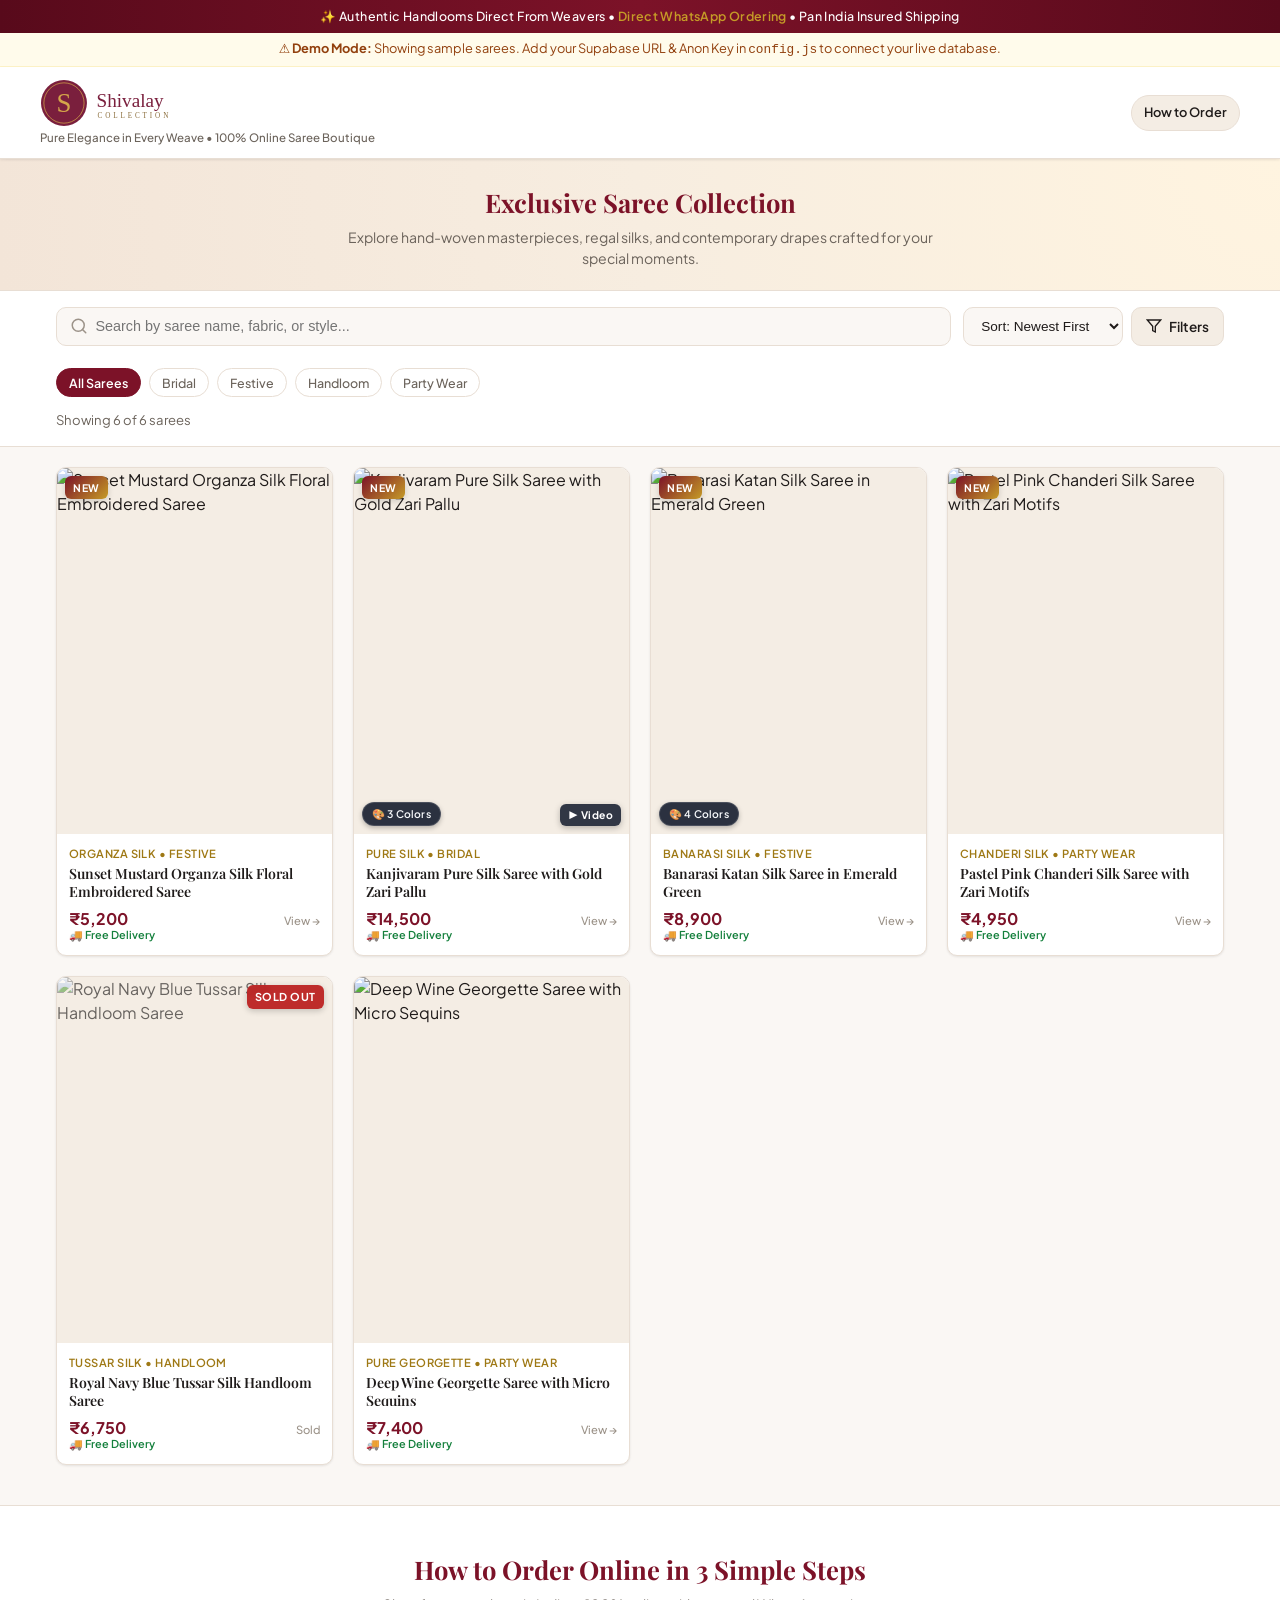
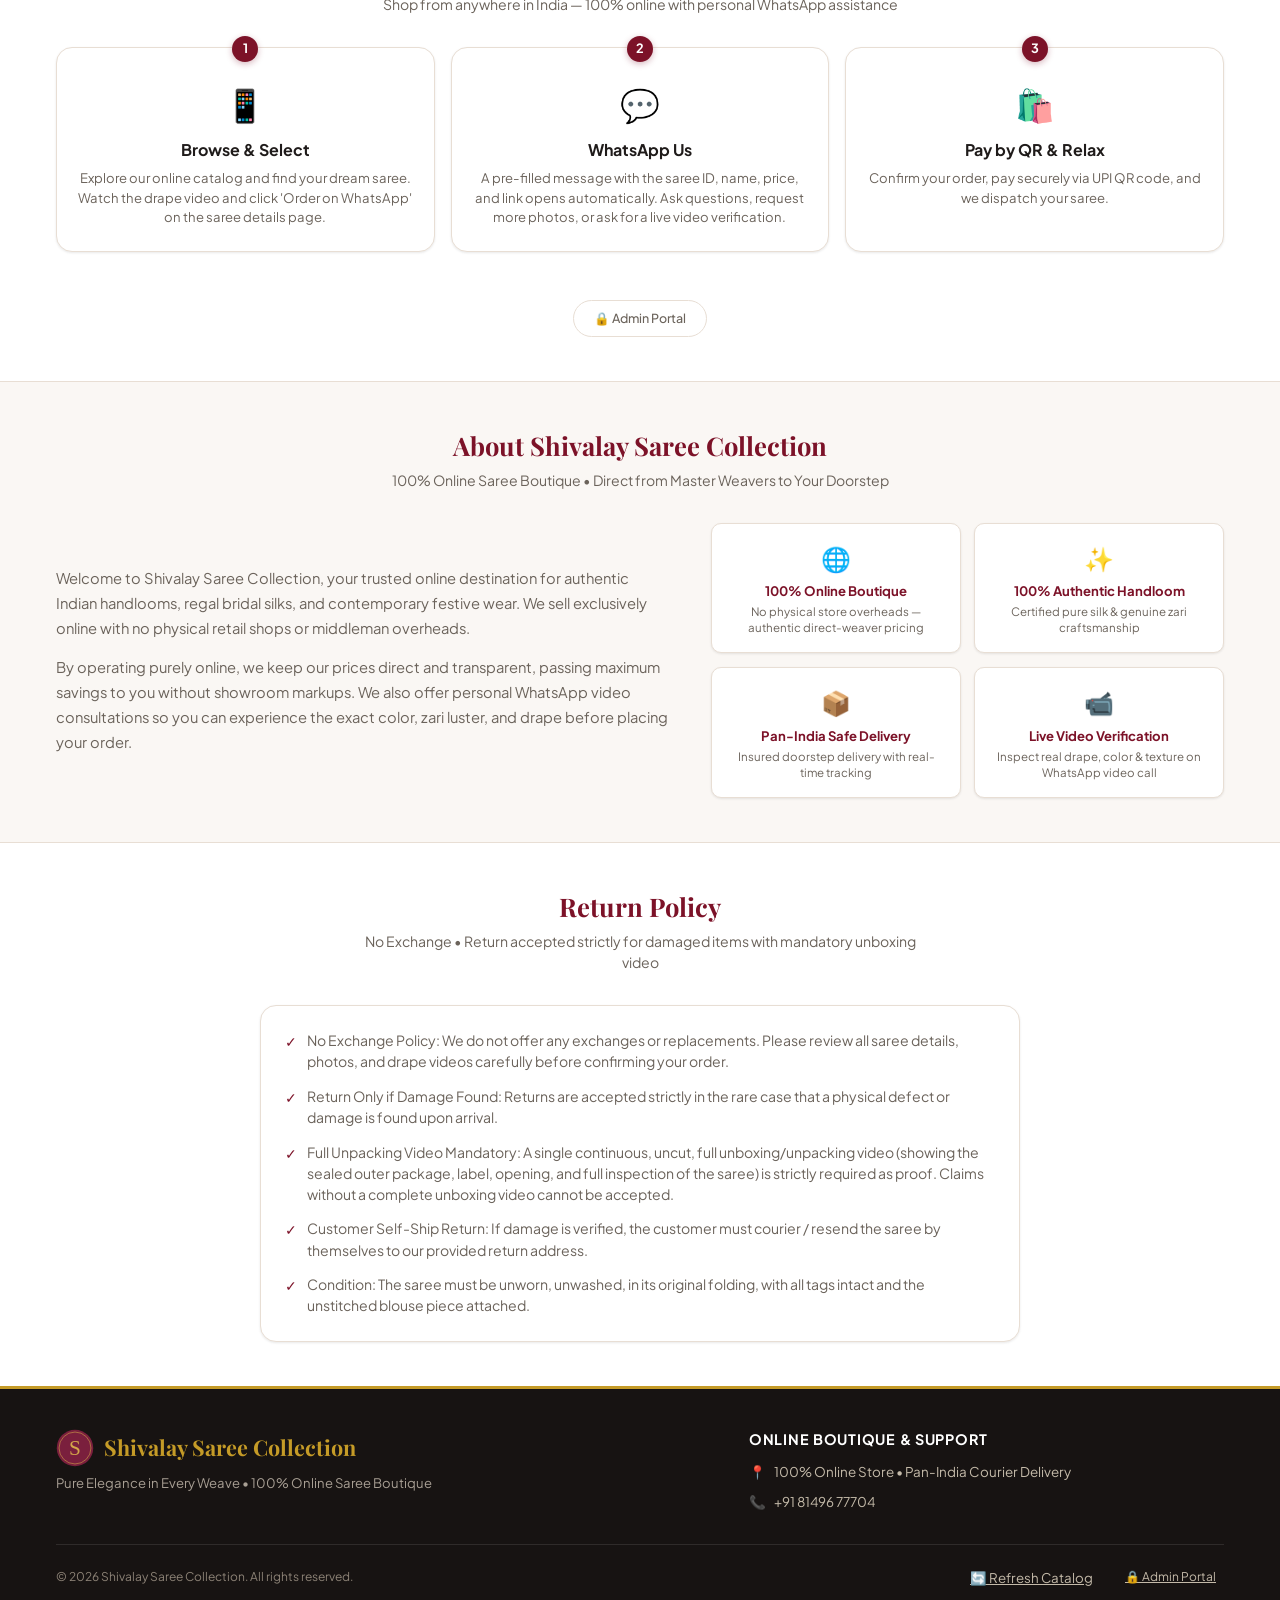
==== commit 223d5bdb: "modify the whats app preview" ====
--- a/index.html
+++ b/index.html
@@ -15,25 +15,32 @@
   <meta name="theme-color" content="#7c1228">
   <link rel="canonical" href="https://shivalaycollection.online/">
 
-  <!-- Open Graph / Facebook -->
+  <!-- Open Graph / Facebook / WhatsApp -->
   <meta property="og:type" content="website">
+  <meta property="og:site_name" content="Shivalay Saree Collection">
   <meta property="og:url" id="og-url" content="https://shivalaycollection.online/">
   <meta property="og:title" id="og-title" content="Shivalay Saree Collection | Handloom, Silk &amp; Bridal Sarees">
   <meta property="og:description" id="og-description"
-    content="Pure Elegance in Every Weave. Explore our exclusive bridal, festive, and handloom saree collection with direct WhatsApp ordering.">
-  <meta property="og:image" id="og-image" content="https://shivalaycollection.online/shivalay-monogram-logo.svg">
+    content="Discover handpicked Kanjivaram, Banarasi, Chanderi, and pure silk sarees directly from master weavers. Fast order confirmation via WhatsApp.">
+  <meta property="og:image" id="og-image" content="https://shivalaycollection.online/og-preview.jpg">
+  <meta property="og:image:secure_url" content="https://shivalaycollection.online/og-preview.jpg">
+  <meta property="og:image:type" content="image/jpeg">
+  <meta property="og:image:width" content="1200">
+  <meta property="og:image:height" content="630">
+  <meta property="og:image:alt" content="Shivalay Saree Collection - Handloom, Silk &amp; Bridal Sarees">
 
   <!-- Twitter -->
   <meta property="twitter:card" content="summary_large_image">
   <meta property="twitter:url" id="tw-url" content="https://shivalaycollection.online/">
   <meta property="twitter:title" id="tw-title" content="Shivalay Saree Collection | Handloom, Silk &amp; Bridal Sarees">
   <meta property="twitter:description" id="tw-description"
-    content="Pure Elegance in Every Weave. Explore our exclusive bridal, festive, and handloom saree collection with direct WhatsApp ordering.">
-  <meta property="twitter:image" id="tw-image" content="https://shivalaycollection.online/shivalay-monogram-logo.svg">
+    content="Discover handpicked Kanjivaram, Banarasi, Chanderi, and pure silk sarees directly from master weavers. Fast order confirmation via WhatsApp.">
+  <meta property="twitter:image" id="tw-image" content="https://shivalaycollection.online/og-preview.jpg">
 
   <!-- Favicon & App Icons -->
   <link rel="icon" type="image/svg+xml" href="shivalay-monogram-icon.svg">
-  <link rel="apple-touch-icon" href="shivalay-monogram-icon.svg">
+  <link rel="icon" type="image/png" href="shivalay-monogram-icon.png">
+  <link rel="apple-touch-icon" href="shivalay-monogram-icon.png">
 
   <!-- Google Fonts Preconnect & Stylesheet -->
   <link rel="preconnect" href="https://fonts.googleapis.com">
--- a/styles.css
+++ b/styles.css
@@ -1263,6 +1263,58 @@
   padding: 0.25rem;
 }
 
+.share-btn-row {
+  display: flex;
+  gap: 0.6rem;
+  width: 100%;
+}
+
+.btn-share-wa {
+  flex: 1.5;
+  display: inline-flex;
+  align-items: center;
+  justify-content: center;
+  gap: 0.45rem;
+  background-color: #25d366;
+  color: #ffffff;
+  border: 1px solid #20ba5a;
+  font-size: 0.88rem;
+  font-weight: 600;
+  padding: 0.65rem 0.85rem;
+  border-radius: var(--radius-md);
+  min-height: 44px;
+  cursor: pointer;
+  text-decoration: none;
+  transition: background-color var(--transition-fast), transform var(--transition-fast);
+}
+
+.btn-share-wa:hover {
+  background-color: #1faa52;
+  transform: translateY(-1px);
+}
+
+.btn-share-native {
+  flex: 1;
+  display: inline-flex;
+  align-items: center;
+  justify-content: center;
+  gap: 0.4rem;
+  background-color: var(--color-surface-soft);
+  color: var(--color-text-main);
+  border: 1px solid var(--color-border);
+  font-size: 0.85rem;
+  font-weight: 600;
+  padding: 0.65rem 0.75rem;
+  border-radius: var(--radius-md);
+  min-height: 44px;
+  cursor: pointer;
+  transition: background-color var(--transition-fast);
+}
+
+.btn-share-native:hover {
+  background-color: #ede2d3;
+}
+
 .btn-share {
   display: inline-flex;
   align-items: center;
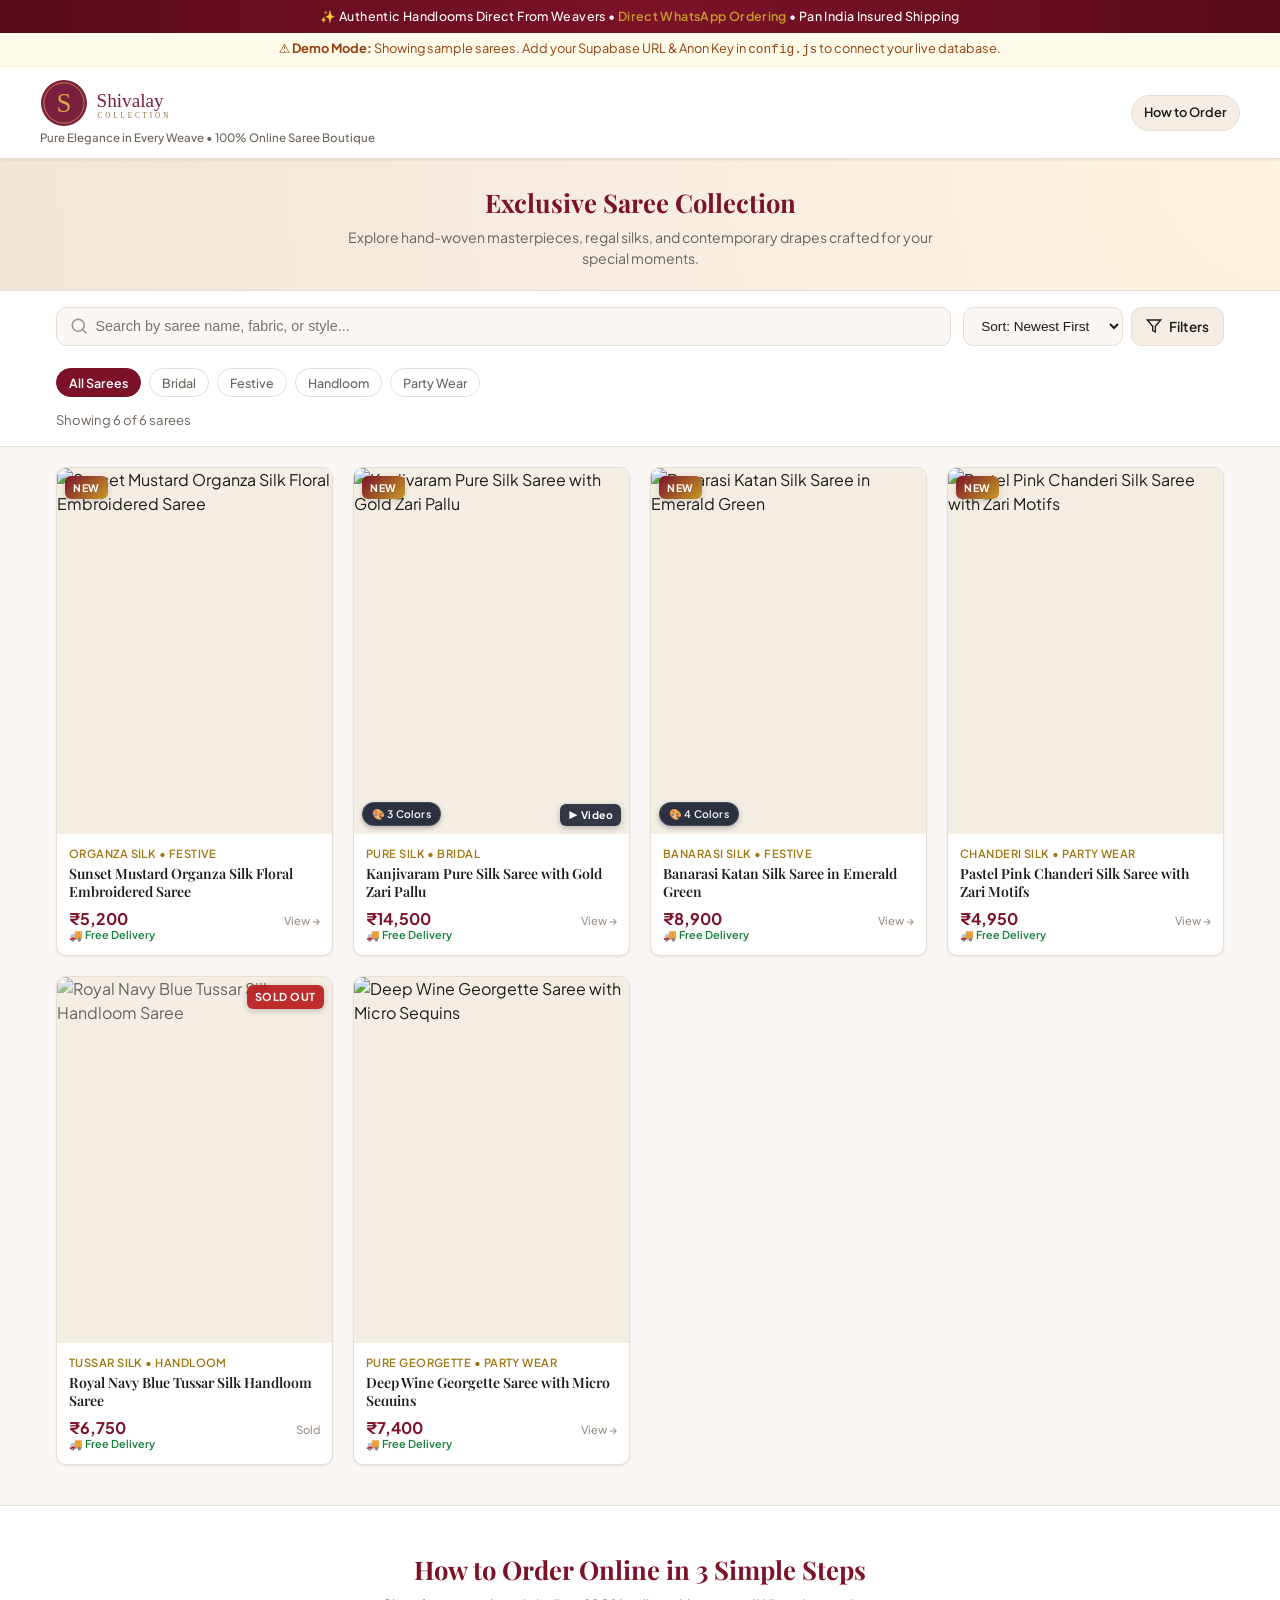
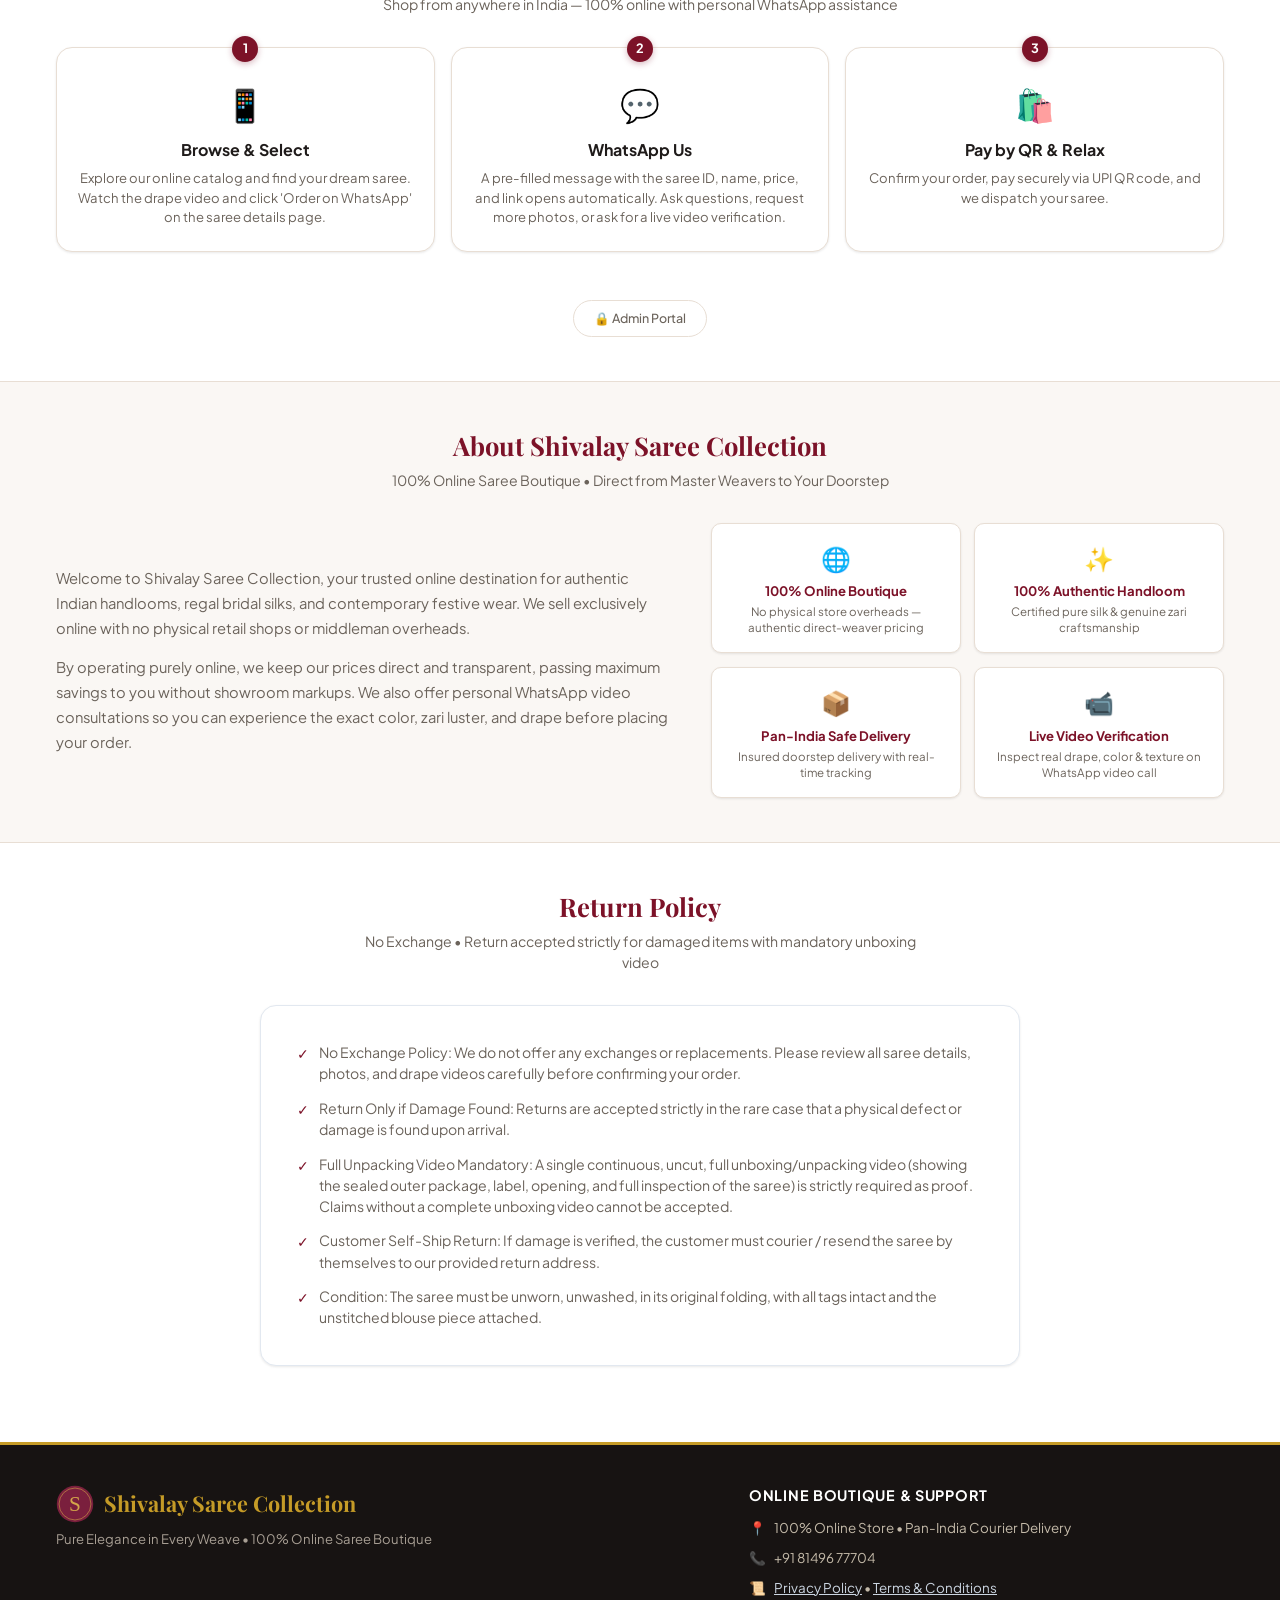
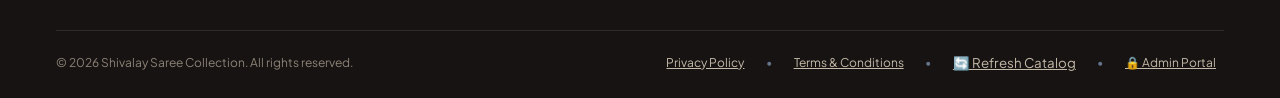
==== commit b95c0834: "Added the privacy policy and terms page" ====
--- a/index.html
+++ b/index.html
@@ -346,11 +346,18 @@
           <ul class="footer-contact-list">
             <li class="footer-contact-item">
               <span>📍</span>
-              <span id="footer-address">100% Online Store </span>
+              <span id="footer-address">100% Online Store • Pan-India Delivery</span>
             </li>
             <li class="footer-contact-item">
               <span>📞</span>
-              <span id="footer-phone">+91 98765 43210</span>
+              <span id="footer-phone">+91 81496 77704</span>
+            </li>
+            <li class="footer-contact-item">
+              <span>📜</span>
+              <span>
+                <a href="privacy.html" style="color: #cbd5e1; text-decoration: underline;">Privacy Policy</a> &bull; 
+                <a href="terms.html" style="color: #cbd5e1; text-decoration: underline;">Terms & Conditions</a>
+              </span>
             </li>
           </ul>
         </div>
@@ -358,10 +365,15 @@
 
       <div class="footer-bottom">
         <p id="footer-copyright">© 2026 Shivalay Saree Collection. All rights reserved.</p>
-        <div style="display: flex; gap: 1rem; align-items: center;">
+        <div style="display: flex; gap: 0.85rem; align-items: center; flex-wrap: wrap;">
+          <a href="privacy.html" class="footer-admin-link">Privacy Policy</a>
+          <span style="color: #64748b;">•</span>
+          <a href="terms.html" class="footer-admin-link">Terms &amp; Conditions</a>
+          <span style="color: #64748b;">•</span>
           <button id="btn-force-refresh" class="footer-admin-link" title="Clear cached data and reload live database">
             🔄 Refresh Catalog
           </button>
+          <span style="color: #64748b;">•</span>
           <a href="admin.html" class="footer-admin-link" title="Store Admin Login">
             🔒 Admin Portal
           </a>
--- a/styles.css
+++ b/styles.css
@@ -3757,6 +3757,580 @@
   }
 }
 
-
-
-
+/* ==============================================================================
+   VISITOR & SAREE ANALYTICS (STATS TAB)
+   ============================================================================== */
+.stats-summary-grid {
+  display: grid;
+  grid-template-columns: repeat(2, 1fr);
+  gap: 0.85rem;
+  margin-bottom: 1.5rem;
+}
+@media (min-width: 860px) {
+  .stats-summary-grid {
+    grid-template-columns: repeat(4, 1fr);
+  }
+}
+
+.stats-kpi-card {
+  background: #ffffff;
+  border: 1px solid #e2e8f0;
+  border-radius: var(--radius-md);
+  padding: 1rem;
+  position: relative;
+  box-shadow: 0 1px 3px rgba(0,0,0,0.04);
+  transition: transform 0.2s ease, box-shadow 0.2s ease;
+}
+.stats-kpi-card:hover {
+  transform: translateY(-2px);
+  box-shadow: 0 4px 12px rgba(0,0,0,0.06);
+}
+.stats-kpi-header {
+  display: flex;
+  justify-content: space-between;
+  align-items: center;
+  margin-bottom: 0.5rem;
+}
+.stats-kpi-title {
+  font-size: 0.76rem;
+  font-weight: 700;
+  text-transform: uppercase;
+  letter-spacing: 0.05em;
+  color: #64748b;
+}
+.stats-kpi-badge {
+  font-size: 0.7rem;
+  font-weight: 600;
+  padding: 2px 6px;
+  border-radius: 4px;
+  background: #f1f5f9;
+  color: #475569;
+}
+.stats-kpi-values {
+  display: flex;
+  align-items: baseline;
+  gap: 0.75rem;
+  flex-wrap: wrap;
+}
+.stats-kpi-num {
+  font-size: 1.45rem;
+  font-weight: 800;
+  color: #1e293b;
+  line-height: 1.2;
+}
+.stats-kpi-sub {
+  font-size: 0.76rem;
+  color: #64748b;
+}
+.stats-kpi-conversion {
+  margin-top: 0.5rem;
+  font-size: 0.74rem;
+  font-weight: 600;
+  color: #15803d;
+  background: #f0fdf4;
+  padding: 3px 8px;
+  border-radius: 4px;
+  display: inline-block;
+}
+
+/* SVG Bar Chart */
+.stats-chart-card {
+  background: #ffffff;
+  border: 1px solid #e2e8f0;
+  border-radius: var(--radius-md);
+  padding: 1.25rem;
+  margin-bottom: 1.5rem;
+}
+.stats-chart-header {
+  display: flex;
+  justify-content: space-between;
+  align-items: center;
+  margin-bottom: 1rem;
+  flex-wrap: wrap;
+  gap: 0.5rem;
+}
+.stats-chart-title {
+  font-size: 1rem;
+  font-weight: 700;
+  color: var(--color-primary);
+  margin: 0;
+}
+.stats-chart-legend {
+  display: flex;
+  gap: 1rem;
+  font-size: 0.76rem;
+  font-weight: 600;
+}
+.stats-legend-item {
+  display: flex;
+  align-items: center;
+  gap: 0.35rem;
+}
+.stats-legend-dot {
+  width: 10px;
+  height: 10px;
+  border-radius: 2px;
+}
+.stats-svg-container {
+  width: 100%;
+  overflow-x: auto;
+  -webkit-overflow-scrolling: touch;
+}
+.stats-svg-chart {
+  width: 100%;
+  min-width: 580px;
+  height: 220px;
+  display: block;
+}
+
+/* Saree Analytics Section Tables & Grids */
+.stats-sections-grid {
+  display: grid;
+  grid-template-columns: 1fr;
+  gap: 1.5rem;
+  margin-bottom: 1.5rem;
+}
+@media (min-width: 1024px) {
+  .stats-sections-grid {
+    grid-template-columns: 1fr 1fr;
+  }
+}
+
+.stats-box {
+  background: #ffffff;
+  border: 1px solid #e2e8f0;
+  border-radius: var(--radius-md);
+  padding: 1.25rem;
+  box-shadow: 0 1px 3px rgba(0,0,0,0.04);
+}
+.stats-box-header {
+  display: flex;
+  justify-content: space-between;
+  align-items: flex-start;
+  margin-bottom: 1rem;
+  padding-bottom: 0.75rem;
+  border-bottom: 1px solid #f1f5f9;
+}
+.stats-box-title {
+  font-size: 0.95rem;
+  font-weight: 700;
+  color: #1e293b;
+  margin: 0;
+}
+.stats-box-subtitle {
+  font-size: 0.76rem;
+  color: #64748b;
+  margin-top: 0.15rem;
+}
+
+.stats-table {
+  width: 100%;
+  border-collapse: collapse;
+  font-size: 0.82rem;
+}
+.stats-table th {
+  text-align: left;
+  font-size: 0.72rem;
+  font-weight: 700;
+  color: #64748b;
+  text-transform: uppercase;
+  letter-spacing: 0.05em;
+  padding: 0.5rem 0.6rem;
+  border-bottom: 1px solid #e2e8f0;
+  background: #f8fafc;
+}
+.stats-table td {
+  padding: 0.65rem 0.6rem;
+  border-bottom: 1px solid #f1f5f9;
+  vertical-align: middle;
+}
+.stats-table tr:hover {
+  background: #f8fafc;
+}
+.stats-saree-cell {
+  display: flex;
+  align-items: center;
+  gap: 0.65rem;
+}
+.stats-thumb-img {
+  width: 38px;
+  height: 38px;
+  border-radius: 4px;
+  object-fit: cover;
+  flex-shrink: 0;
+  border: 1px solid #e2e8f0;
+}
+.stats-saree-name {
+  font-weight: 600;
+  color: #1e293b;
+  display: block;
+  max-width: 180px;
+  white-space: nowrap;
+  overflow: hidden;
+  text-overflow: ellipsis;
+}
+.stats-saree-sub {
+  font-size: 0.74rem;
+  color: #64748b;
+  display: block;
+}
+
+.stat-pill {
+  font-size: 0.75rem;
+  font-weight: 700;
+  padding: 2px 7px;
+  border-radius: 12px;
+  display: inline-flex;
+  align-items: center;
+  gap: 0.25rem;
+}
+.stat-pill-view {
+  background: #ede9fe;
+  color: #6366f1;
+}
+.stat-pill-click {
+  background: #dcfce7;
+  color: #15803d;
+}
+.stat-pill-warn {
+  background: #fef3c7;
+  color: #b45309;
+}
+
+.stats-maintenance-card {
+  background: #f8fafc;
+  border: 1px dashed #cbd5e1;
+  border-radius: var(--radius-md);
+  padding: 1.25rem;
+  display: flex;
+  flex-direction: column;
+  gap: 1rem;
+}
+@media (min-width: 640px) {
+  .stats-maintenance-card {
+    flex-direction: row;
+    align-items: center;
+    justify-content: space-between;
+  }
+}
+
+/* ==============================================================================
+   LEGAL & POLICY PAGES (PRIVACY POLICY & TERMS OF SERVICE)
+   ============================================================================== */
+.policy-page {
+  background-color: var(--color-bg);
+  min-height: 100vh;
+  display: flex;
+  flex-direction: column;
+}
+
+.policy-header {
+  background-color: #ffffff;
+  border-bottom: 1px solid #e2e8f0;
+  padding: 0.9rem 0;
+  position: sticky;
+  top: 0;
+  z-index: 50;
+  box-shadow: 0 1px 3px rgba(0, 0, 0, 0.03);
+}
+
+.policy-header-inner {
+  display: flex;
+  align-items: center;
+  justify-content: space-between;
+  gap: 1rem;
+}
+
+.policy-nav-actions {
+  display: flex;
+  align-items: center;
+  gap: 0.75rem;
+  flex-wrap: wrap;
+}
+
+.policy-container {
+  max-width: 860px;
+  margin: 2rem auto 4rem auto;
+  padding: 0 1.25rem;
+  width: 100%;
+  flex: 1;
+}
+
+.policy-hero {
+  background: linear-gradient(135deg, #420a16 0%, #7c1228 100%);
+  border-radius: var(--radius-lg);
+  padding: 2.5rem 2rem;
+  color: #ffffff;
+  margin-bottom: 2rem;
+  box-shadow: var(--shadow-md);
+  position: relative;
+  overflow: hidden;
+}
+
+.policy-hero::after {
+  content: "✦";
+  position: absolute;
+  right: 1.5rem;
+  bottom: 0.5rem;
+  font-size: 7rem;
+  opacity: 0.08;
+  color: var(--color-accent-gold);
+  line-height: 1;
+  pointer-events: none;
+}
+
+.policy-badge {
+  display: inline-block;
+  background-color: rgba(197, 154, 63, 0.25);
+  color: #f7dca3;
+  border: 1px solid rgba(197, 154, 63, 0.4);
+  font-size: 0.76rem;
+  font-weight: 700;
+  text-transform: uppercase;
+  letter-spacing: 0.06em;
+  padding: 0.25rem 0.75rem;
+  border-radius: var(--radius-full);
+  margin-bottom: 0.85rem;
+}
+
+.policy-hero-title {
+  font-family: var(--font-serif);
+  font-size: 2.1rem;
+  font-weight: 700;
+  color: #ffffff;
+  margin-bottom: 0.5rem;
+  line-height: 1.2;
+}
+
+.policy-hero-sub {
+  font-size: 0.95rem;
+  color: #fce7eb;
+  max-width: 620px;
+  line-height: 1.6;
+}
+
+.policy-meta-row {
+  display: flex;
+  align-items: center;
+  gap: 1.25rem;
+  margin-top: 1.25rem;
+  padding-top: 1.25rem;
+  border-top: 1px solid rgba(255, 255, 255, 0.15);
+  font-size: 0.82rem;
+  color: #e2b9c3;
+  flex-wrap: wrap;
+}
+
+.policy-card {
+  background-color: #ffffff;
+  border: 1px solid #e2e8f0;
+  border-radius: var(--radius-lg);
+  padding: 2.25rem;
+  box-shadow: var(--shadow-sm);
+  margin-bottom: 2rem;
+}
+
+@media (max-width: 640px) {
+  .policy-card {
+    padding: 1.5rem 1.25rem;
+  }
+  .policy-hero {
+    padding: 2rem 1.25rem;
+  }
+  .policy-hero-title {
+    font-size: 1.65rem;
+  }
+}
+
+.policy-nav-pills {
+  display: flex;
+  gap: 0.5rem;
+  margin-bottom: 1.75rem;
+  padding-bottom: 1rem;
+  border-bottom: 1px solid #f1f5f9;
+  flex-wrap: wrap;
+}
+
+.policy-nav-pill {
+  font-size: 0.85rem;
+  font-weight: 600;
+  padding: 0.45rem 1rem;
+  border-radius: var(--radius-full);
+  text-decoration: none;
+  color: #475569;
+  background: #f1f5f9;
+  transition: all 0.2s;
+}
+
+.policy-nav-pill.active {
+  background: var(--color-primary);
+  color: #ffffff;
+}
+
+.policy-nav-pill:hover:not(.active) {
+  background: #e2e8f0;
+  color: #0f172a;
+}
+
+.policy-toc {
+  background-color: #f8fafc;
+  border: 1px solid #e2e8f0;
+  border-radius: var(--radius-md);
+  padding: 1.25rem 1.5rem;
+  margin-bottom: 2.25rem;
+}
+
+.policy-toc-title {
+  font-size: 0.88rem;
+  font-weight: 700;
+  color: var(--color-primary);
+  text-transform: uppercase;
+  letter-spacing: 0.05em;
+  margin-bottom: 0.75rem;
+  display: flex;
+  align-items: center;
+  gap: 0.45rem;
+}
+
+.policy-toc-list {
+  list-style: none;
+  display: grid;
+  grid-template-columns: 1fr;
+  gap: 0.5rem;
+  font-size: 0.88rem;
+  padding: 0;
+  margin: 0;
+}
+
+@media (min-width: 640px) {
+  .policy-toc-list {
+    grid-template-columns: 1fr 1fr;
+  }
+}
+
+.policy-toc-link {
+  color: #334155;
+  text-decoration: none;
+  display: inline-flex;
+  align-items: center;
+  gap: 0.4rem;
+  transition: color 0.2s;
+}
+
+.policy-toc-link:hover {
+  color: var(--color-primary);
+  text-decoration: underline;
+}
+
+.policy-section {
+  margin-bottom: 2.5rem;
+  scroll-margin-top: 5rem;
+}
+
+.policy-section:last-child {
+  margin-bottom: 0;
+}
+
+.policy-section-title {
+  font-family: var(--font-serif);
+  font-size: 1.3rem;
+  font-weight: 700;
+  color: var(--color-primary);
+  margin-bottom: 0.85rem;
+  display: flex;
+  align-items: center;
+  gap: 0.5rem;
+  padding-bottom: 0.45rem;
+  border-bottom: 1px solid #f1f5f9;
+}
+
+.policy-section p {
+  font-size: 0.94rem;
+  color: #334155;
+  line-height: 1.7;
+  margin-bottom: 1rem;
+}
+
+.policy-section ul,
+.policy-section ol {
+  margin-bottom: 1.25rem;
+  padding-left: 1.5rem;
+  color: #334155;
+}
+
+.policy-section li {
+  font-size: 0.92rem;
+  line-height: 1.65;
+  margin-bottom: 0.5rem;
+}
+
+.policy-callout {
+  border-radius: var(--radius-md);
+  padding: 1rem 1.25rem;
+  margin: 1.25rem 0;
+  display: flex;
+  gap: 0.85rem;
+  align-items: flex-start;
+  font-size: 0.88rem;
+  line-height: 1.6;
+}
+
+.policy-callout-info {
+  background-color: #f0fdf4;
+  border: 1px solid #bbf7d0;
+  color: #14532d;
+}
+
+.policy-callout-warning {
+  background-color: #fefce8;
+  border: 1px solid #fef08a;
+  color: #713f12;
+}
+
+.policy-callout-alert {
+  background-color: #fef2f2;
+  border: 1px solid #fecaca;
+  color: #7f1d1d;
+}
+
+.policy-callout-icon {
+  font-size: 1.25rem;
+  flex-shrink: 0;
+  line-height: 1.2;
+}
+
+.policy-contact-box {
+  background: linear-gradient(135deg, #faf7f2 0%, #f4ede4 100%);
+  border: 1px solid #e7dac9;
+  border-radius: var(--radius-md);
+  padding: 1.5rem;
+  margin-top: 1.5rem;
+}
+
+.policy-contact-title {
+  font-family: var(--font-serif);
+  font-size: 1.15rem;
+  font-weight: 700;
+  color: var(--color-primary);
+  margin-bottom: 0.5rem;
+}
+
+.policy-contact-grid {
+  display: grid;
+  grid-template-columns: 1fr;
+  gap: 0.85rem;
+  margin-top: 1rem;
+  font-size: 0.88rem;
+}
+
+@media (min-width: 640px) {
+  .policy-contact-grid {
+    grid-template-columns: 1fr 1fr;
+  }
+}
+
+
+
+
+
+
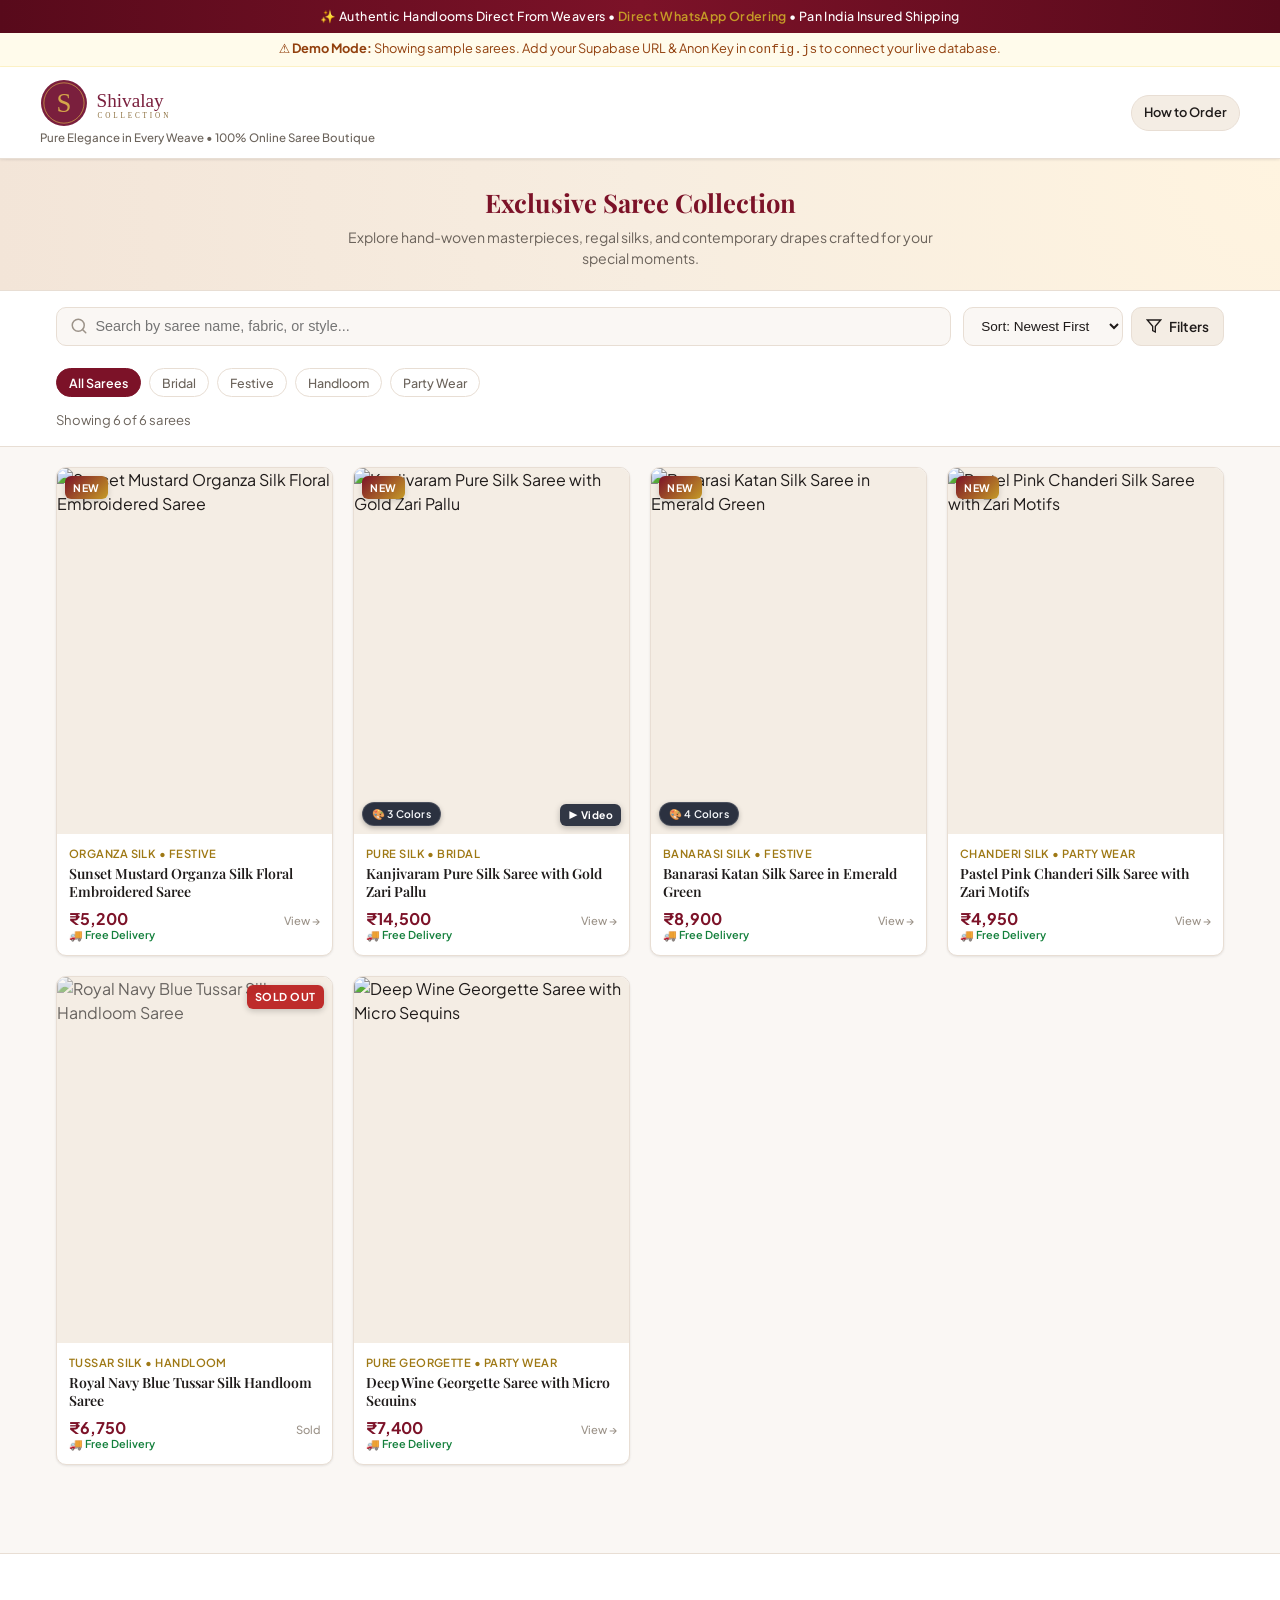
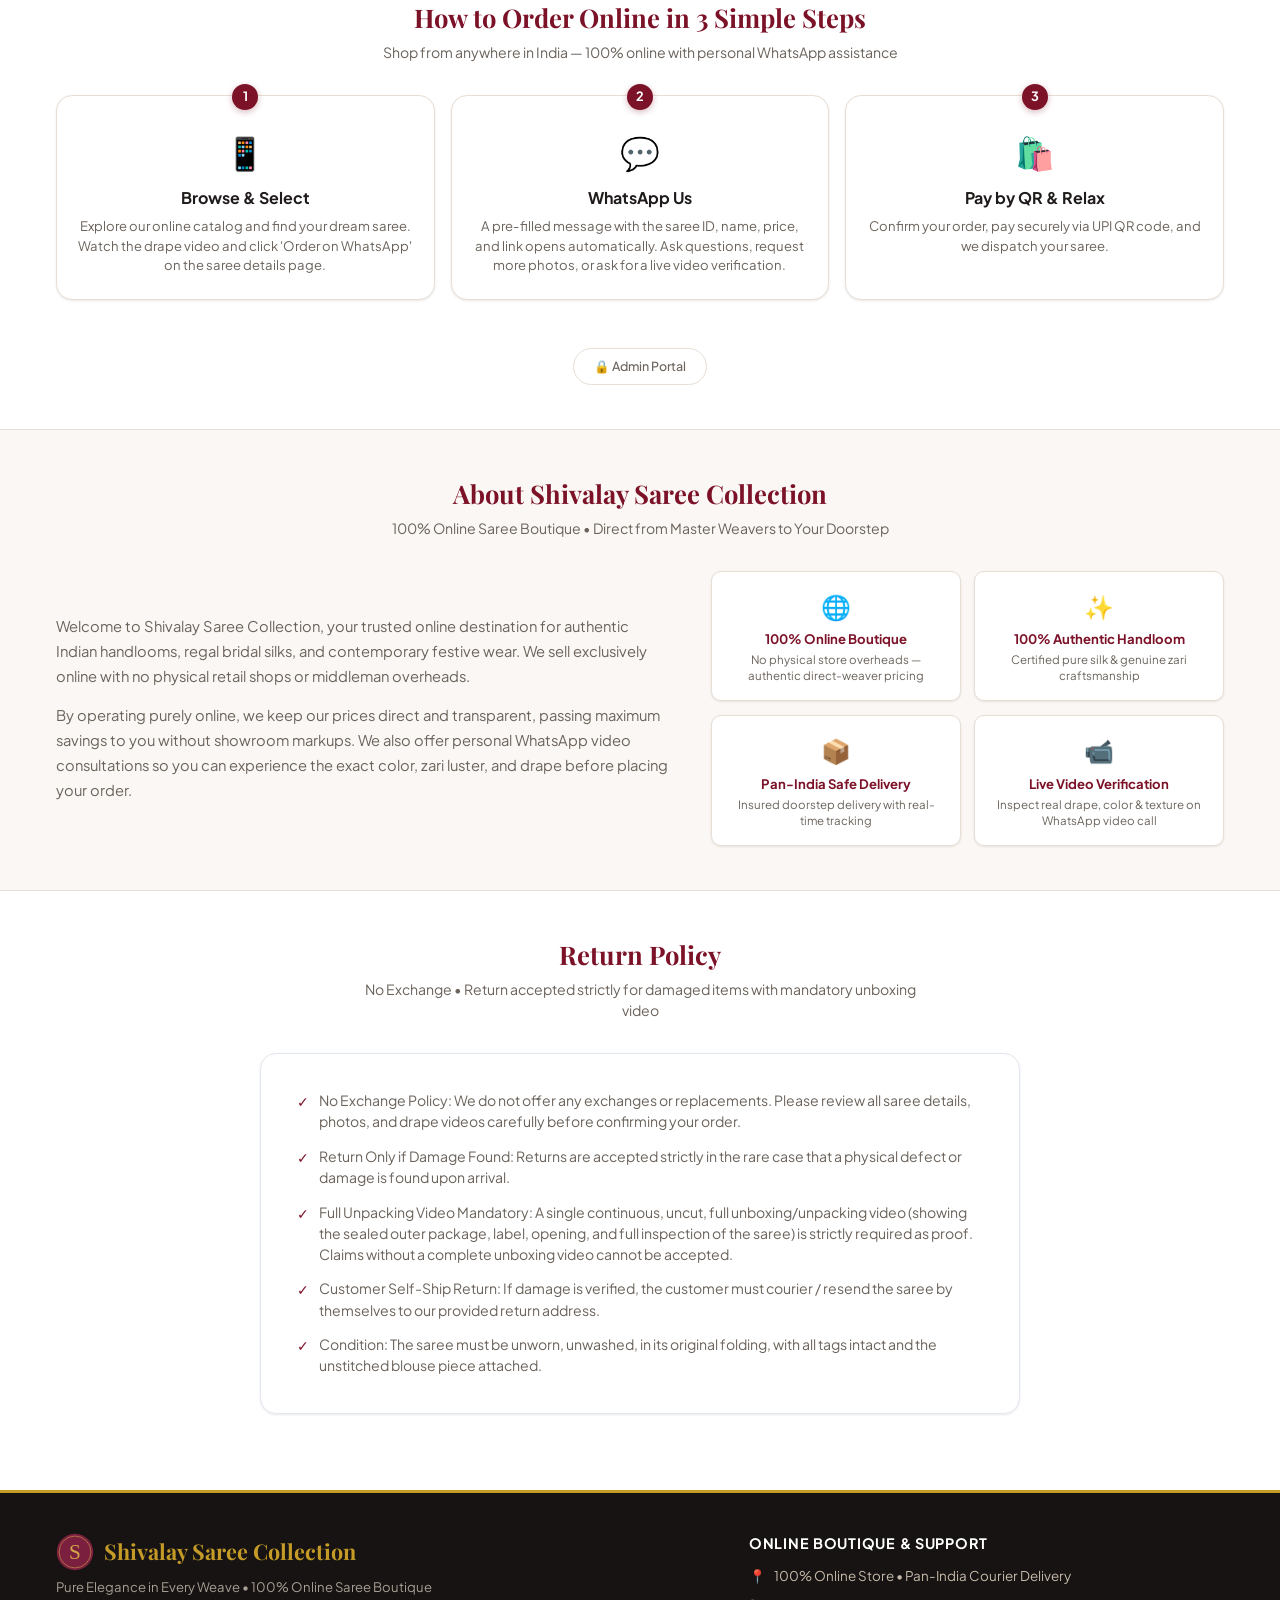
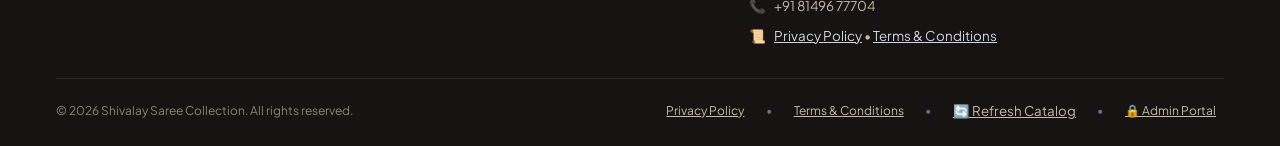
==== commit 84c06d46: "Added the pagination" ====
--- a/index.html
+++ b/index.html
@@ -4,6 +4,20 @@
 <head>
   <meta charset="UTF-8">
   <meta name="viewport" content="width=device-width, initial-scale=1.0">
+
+  <!-- Clean-URL restore (GitHub Pages 404.html redirect + old #/saree/ID links). Must run first. -->
+  <script>
+    (function () {
+      var l = location, p = new URLSearchParams(l.search).get('p');
+      if (p && p.charAt(0) === '/' && p.charAt(1) !== '/') {
+        history.replaceState(null, '', p);                       // came via 404.html
+      } else if (/^#\/saree\/[^\/]+$/.test(l.hash)) {
+        history.replaceState(null, '', '/saree/' + l.hash.slice(8)); // old hash link
+      } else if (l.hash === '#/') {
+        history.replaceState(null, '', '/');
+      }
+    })();
+  </script>
 
   <!-- Primary Meta Tags -->
   <title id="meta-title">Shivalay Saree Collection | Handloom, Silk & Bridal Sarees</title>
@@ -38,9 +52,9 @@
   <meta property="twitter:image" id="tw-image" content="https://shivalaycollection.online/og-preview.jpg">
 
   <!-- Favicon & App Icons -->
-  <link rel="icon" type="image/svg+xml" href="shivalay-monogram-icon.svg">
-  <link rel="icon" type="image/png" href="shivalay-monogram-icon.png">
-  <link rel="apple-touch-icon" href="shivalay-monogram-icon.png">
+  <link rel="icon" type="image/svg+xml" href="/shivalay-monogram-icon.svg">
+  <link rel="icon" type="image/png" href="/shivalay-monogram-icon.png">
+  <link rel="apple-touch-icon" href="/shivalay-monogram-icon.png">
 
   <!-- Google Fonts Preconnect & Stylesheet -->
   <link rel="preconnect" href="https://fonts.googleapis.com">
@@ -50,7 +64,7 @@
     rel="stylesheet">
 
   <!-- App Stylesheet -->
-  <link rel="stylesheet" href="styles.css">
+  <link rel="stylesheet" href="/styles.css">
 
   <!-- Supabase JS Client (Pinned Version from CDN) -->
   <script src="https://cdn.jsdelivr.net/npm/@supabase/supabase-js@2.48.1/dist/umd/supabase.min.js"></script>
@@ -73,16 +87,16 @@
   <!-- Header -->
   <header class="site-header">
     <div class="container header-inner">
-      <a href="#/" class="brand-link" id="brand-link" aria-label="Shivalay Saree Collection - Go to Home Catalog">
+      <a href="/" data-link class="brand-link" id="brand-link" aria-label="Shivalay Saree Collection - Go to Home Catalog">
         <div class="brand-header-logo-wrap">
-          <img src="shivalay-monogram-logo.svg" alt="Shivalay Saree Collection" id="header-logo-img" class="brand-header-logo" width="190" height="50">
+          <img src="/shivalay-monogram-logo.svg" alt="Shivalay Saree Collection" id="header-logo-img" class="brand-header-logo" width="190" height="50">
           <h1 class="brand-title sr-only" id="header-shop-name">Shivalay Saree Collection</h1>
         </div>
         <p class="brand-tagline" id="header-shop-tagline">Pure Elegance in Every Weave • 100% Online Saree Boutique</p>
       </a>
 
       <div class="header-actions">
-        <a href="#how-to-order" class="btn-secondary"
+        <a href="/#how-to-order" class="btn-secondary"
           style="font-size: 0.8rem; padding: 0.35rem 0.75rem; border-radius: 9999px; min-height: 36px;">
           How to Order
         </a>
@@ -213,6 +227,9 @@
           <!-- Loading skeletons rendered here on initial load -->
         </div>
 
+        <!-- Pagination (24 sarees per page, rendered by app.js) -->
+        <nav id="pagination" class="pagination" aria-label="Saree pages"></nav>
+
         <!-- Empty State (Shown when filters return 0 results) -->
         <div id="empty-state" class="state-box" style="display: none;">
           <div class="state-icon">🔍</div>
@@ -250,7 +267,7 @@
 
       <!-- Back Navigation Bar -->
       <div class="back-btn-row">
-        <a href="#/" id="btn-back-to-catalog" class="btn-back">
+        <a href="/" data-link id="btn-back-to-catalog" class="btn-back">
           <svg width="18" height="18" viewBox="0 0 24 24" fill="none" stroke="currentColor" stroke-width="2.5">
             <line x1="19" y1="12" x2="5" y2="12"></line>
             <polyline points="12 19 5 12 12 5"></polyline>
@@ -334,7 +351,7 @@
       <div class="footer-grid">
         <div>
           <div class="footer-brand-header">
-            <img src="shivalay-monogram-icon.svg" alt="Shivalay Saree Collection Icon" id="footer-logo-icon" class="footer-brand-icon" width="38" height="38">
+            <img src="/shivalay-monogram-icon.svg" alt="Shivalay Saree Collection Icon" id="footer-logo-icon" class="footer-brand-icon" width="38" height="38">
             <h3 class="footer-brand-title" id="footer-shop-name">Shivalay Saree Collection</h3>
           </div>
           <p class="footer-brand-tagline" id="footer-shop-tagline">Pure Elegance in Every Weave • 100% Online Saree
@@ -355,8 +372,8 @@
             <li class="footer-contact-item">
               <span>📜</span>
               <span>
-                <a href="privacy.html" style="color: #cbd5e1; text-decoration: underline;">Privacy Policy</a> &bull; 
-                <a href="terms.html" style="color: #cbd5e1; text-decoration: underline;">Terms & Conditions</a>
+                <a href="/privacy.html" style="color: #cbd5e1; text-decoration: underline;">Privacy Policy</a> &bull; 
+                <a href="/terms.html" style="color: #cbd5e1; text-decoration: underline;">Terms & Conditions</a>
               </span>
             </li>
           </ul>
@@ -366,15 +383,15 @@
       <div class="footer-bottom">
         <p id="footer-copyright">© 2026 Shivalay Saree Collection. All rights reserved.</p>
         <div style="display: flex; gap: 0.85rem; align-items: center; flex-wrap: wrap;">
-          <a href="privacy.html" class="footer-admin-link">Privacy Policy</a>
+          <a href="/privacy.html" class="footer-admin-link">Privacy Policy</a>
           <span style="color: #64748b;">•</span>
-          <a href="terms.html" class="footer-admin-link">Terms &amp; Conditions</a>
+          <a href="/terms.html" class="footer-admin-link">Terms &amp; Conditions</a>
           <span style="color: #64748b;">•</span>
           <button id="btn-force-refresh" class="footer-admin-link" title="Clear cached data and reload live database">
             🔄 Refresh Catalog
           </button>
           <span style="color: #64748b;">•</span>
-          <a href="admin.html" class="footer-admin-link" title="Store Admin Login">
+          <a href="/admin.html" class="footer-admin-link" title="Store Admin Login">
             🔒 Admin Portal
           </a>
         </div>
@@ -495,9 +512,9 @@
   </div>
 
   <!-- Scripts -->
-  <script src="config.js"></script>
-  <script src="parser.js"></script>
-  <script src="app.js" defer></script>
+  <script src="/config.js"></script>
+  <script src="/parser.js"></script>
+  <script src="/app.js" defer></script>
 </body>
 
 </html>
--- a/styles.css
+++ b/styles.css
@@ -1958,24 +1958,70 @@
 .admin-tabs {
   display: flex;
   gap: 0.5rem;
-  border-bottom: 1px solid #e2e8f0;
+  border-bottom: 2px solid #e2e8f0;
   margin-bottom: 1.5rem;
   overflow-x: auto;
+  -webkit-overflow-scrolling: touch;
+  touch-action: pan-x;
+  scrollbar-width: thin;
+  padding-bottom: 2px;
+}
+
+.admin-tabs::-webkit-scrollbar {
+  height: 4px;
+}
+
+.admin-tabs::-webkit-scrollbar-thumb {
+  background: #cbd5e1;
+  border-radius: 4px;
 }
 
 .admin-tab-btn {
-  padding: 0.75rem 1.25rem;
+  padding: 0.75rem 1.15rem;
   font-size: 0.92rem;
   font-weight: 600;
   color: #64748b;
-  border-bottom: 2px solid transparent;
+  border-bottom: 3px solid transparent;
   white-space: nowrap;
   min-height: 44px;
+  flex-shrink: 0;
+  touch-action: manipulation;
+  user-select: none;
+  -webkit-user-select: none;
+  -webkit-tap-highlight-color: rgba(124, 18, 40, 0.1);
+  display: inline-flex;
+  align-items: center;
+  gap: 0.4rem;
+  cursor: pointer;
+  background: none;
+  border-top: none;
+  border-left: none;
+  border-right: none;
+  transition: color 0.15s ease, border-color 0.15s ease, background-color 0.15s ease;
+}
+
+.admin-tab-btn:hover {
+  color: var(--color-primary);
+  background-color: rgba(124, 18, 40, 0.04);
 }
 
 .admin-tab-btn.active {
   color: var(--color-primary);
   border-bottom-color: var(--color-primary);
+  background-color: rgba(124, 18, 40, 0.05);
+}
+
+@media (max-width: 640px) {
+  .admin-tabs {
+    gap: 0.35rem;
+    margin-bottom: 1.25rem;
+    padding-bottom: 4px;
+  }
+  .admin-tab-btn {
+    padding: 0.65rem 0.95rem;
+    font-size: 0.85rem;
+    min-height: 40px;
+  }
 }
 
 /* Saree Add/Edit Form Card */
@@ -4334,3 +4380,29 @@
 
 
 
+
+/* Pagination */
+.pagination {
+  display: flex;
+  flex-wrap: wrap;
+  justify-content: center;
+  align-items: center;
+  gap: 0.4rem;
+  margin: 2rem 0 1rem;
+}
+.page-btn {
+  min-width: 40px;
+  min-height: 40px;
+  padding: 0 0.75rem;
+  border: 1px solid var(--color-primary);
+  background: #fff;
+  color: var(--color-primary);
+  border-radius: 8px;
+  font: inherit;
+  font-weight: 600;
+  cursor: pointer;
+}
+.page-btn:hover:not(:disabled) { background: #fdf2f4; }
+.page-btn.active { background: var(--color-primary); color: #fff; }
+.page-btn:disabled { opacity: 0.4; cursor: not-allowed; }
+.page-ellipsis { padding: 0 0.25rem; color: #6b7280; }
